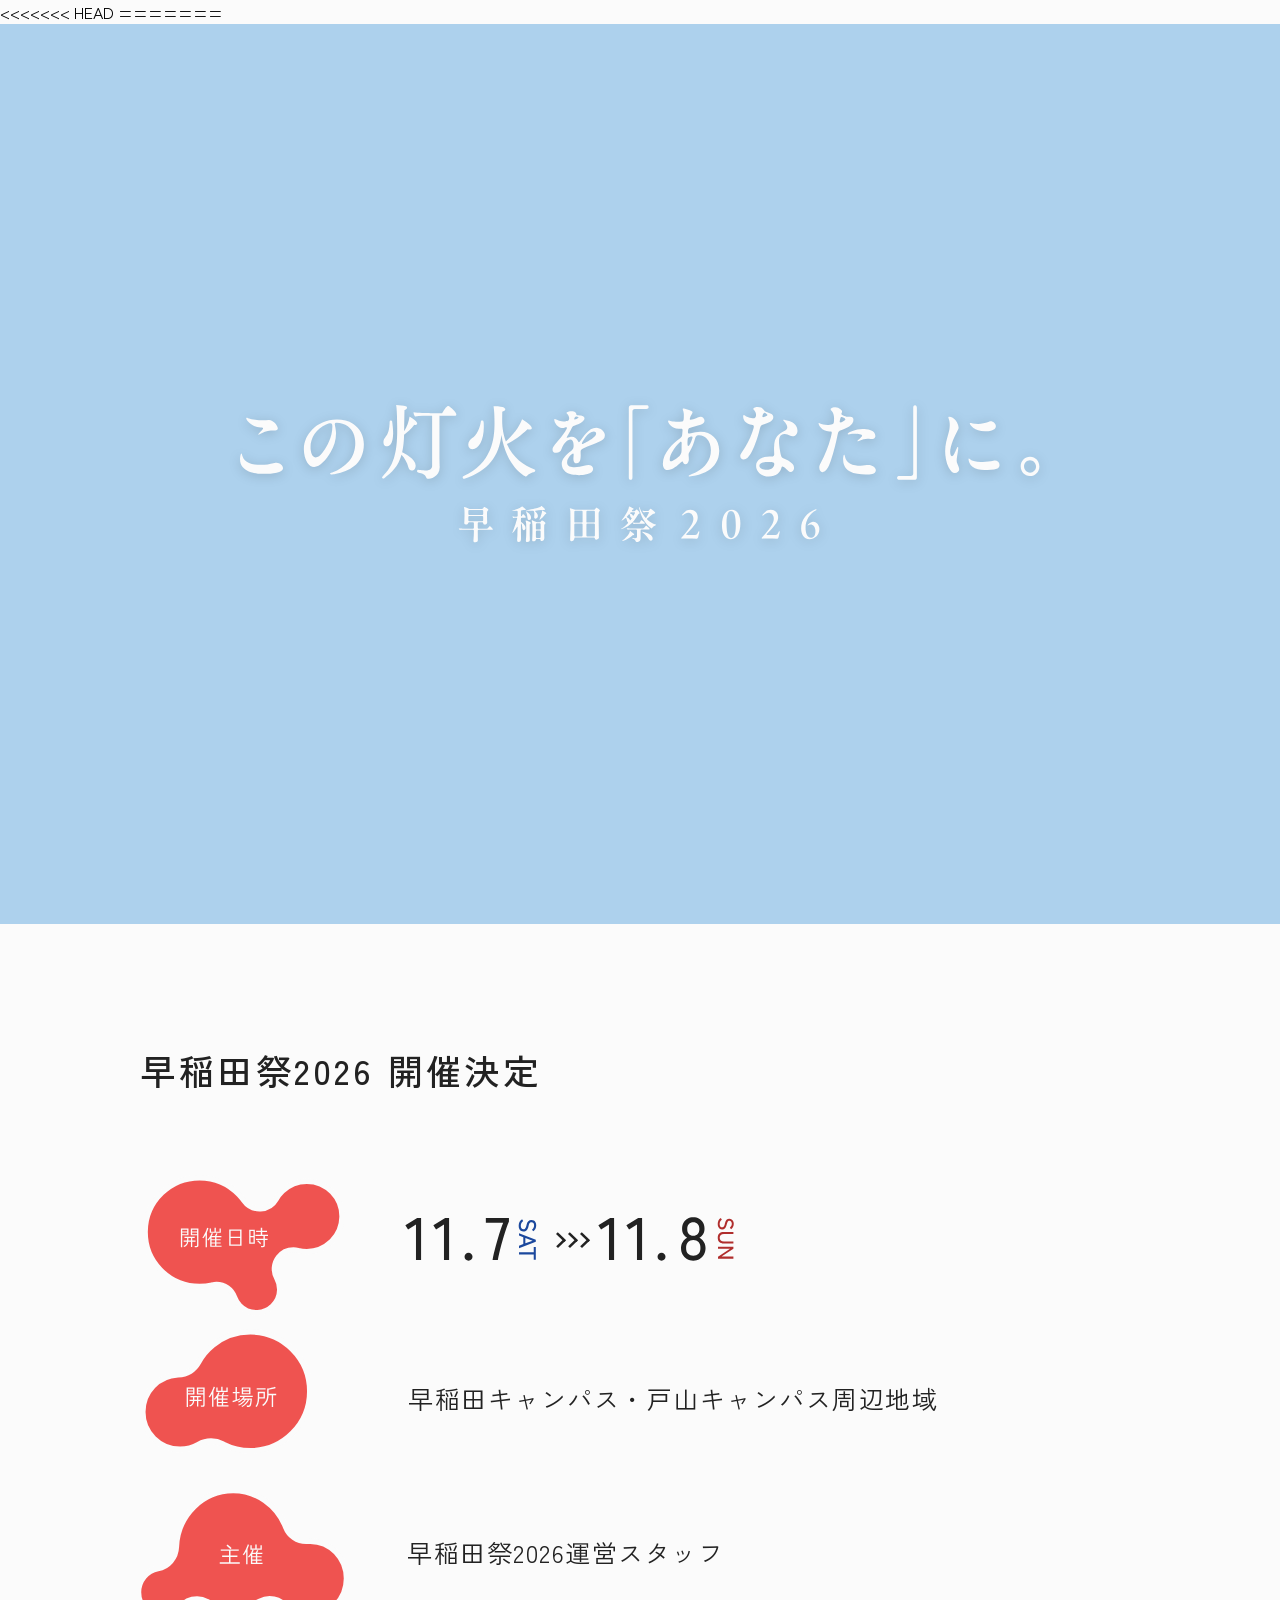
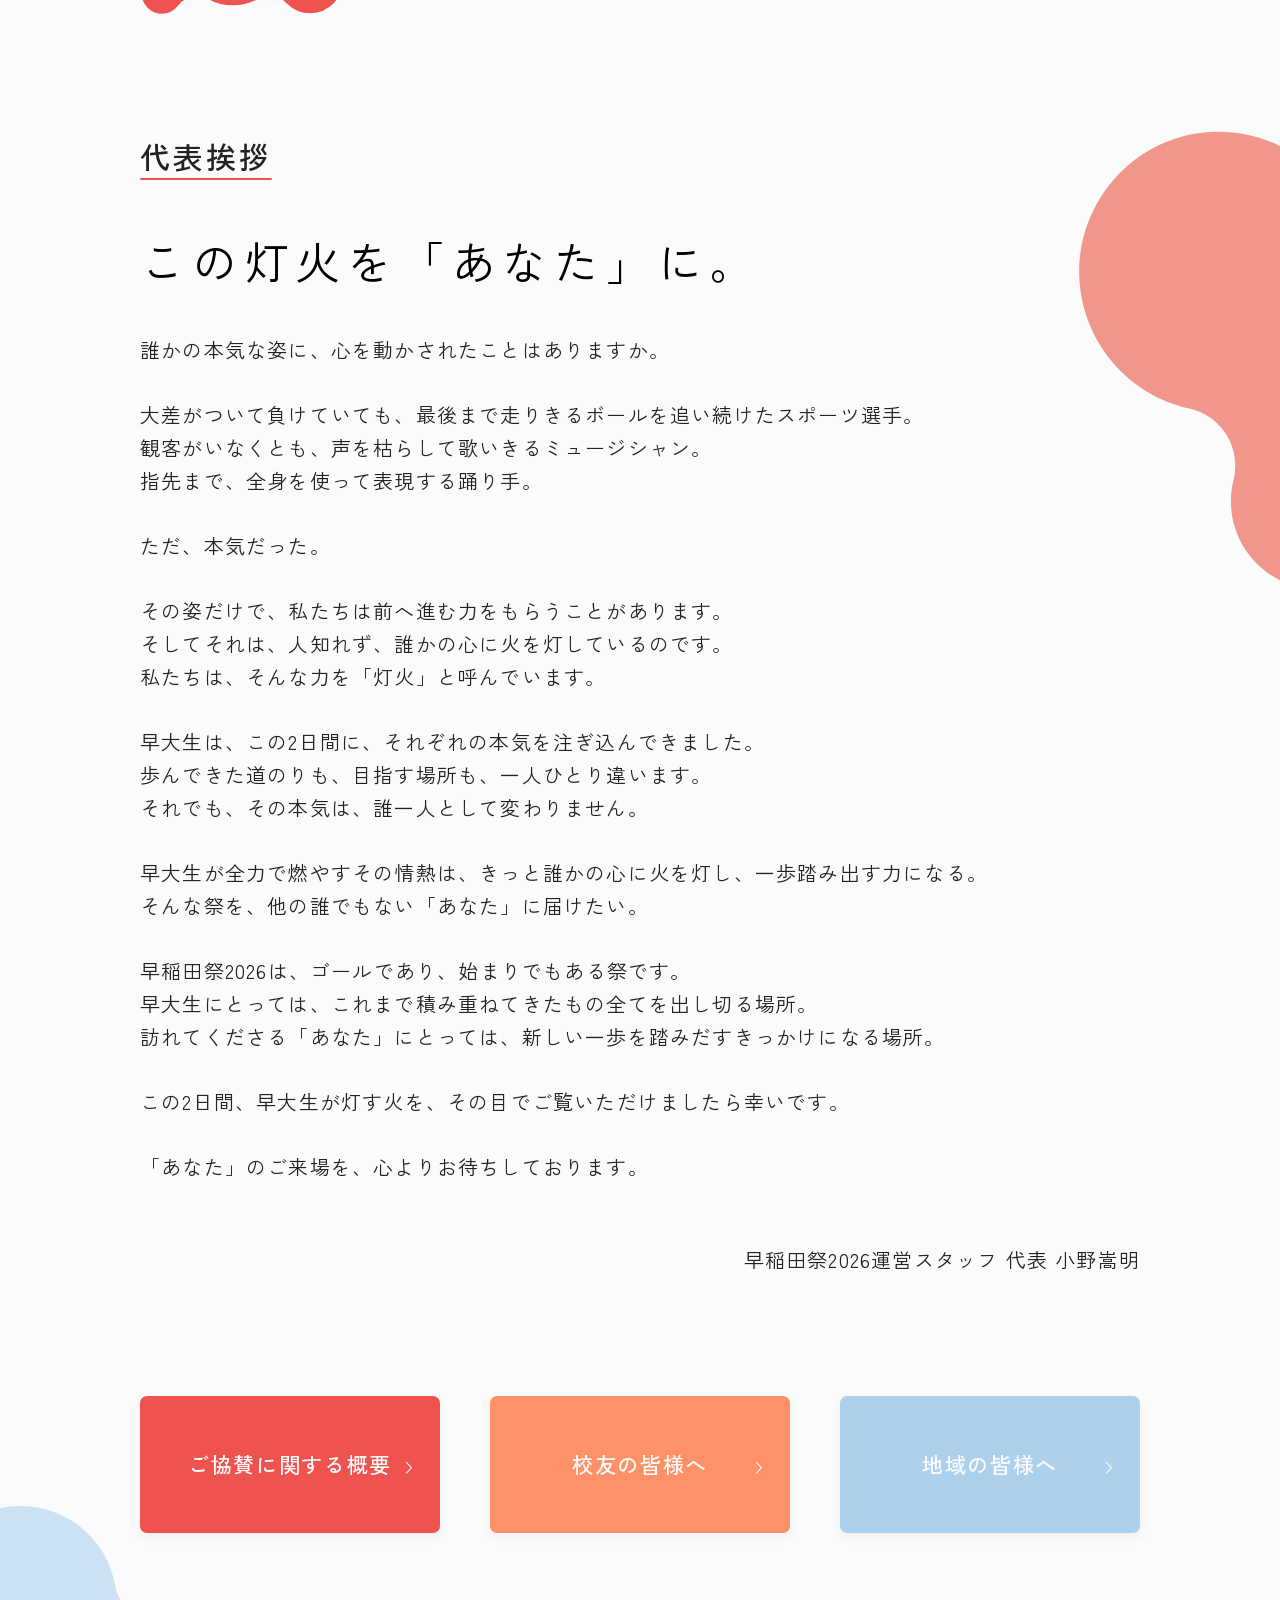
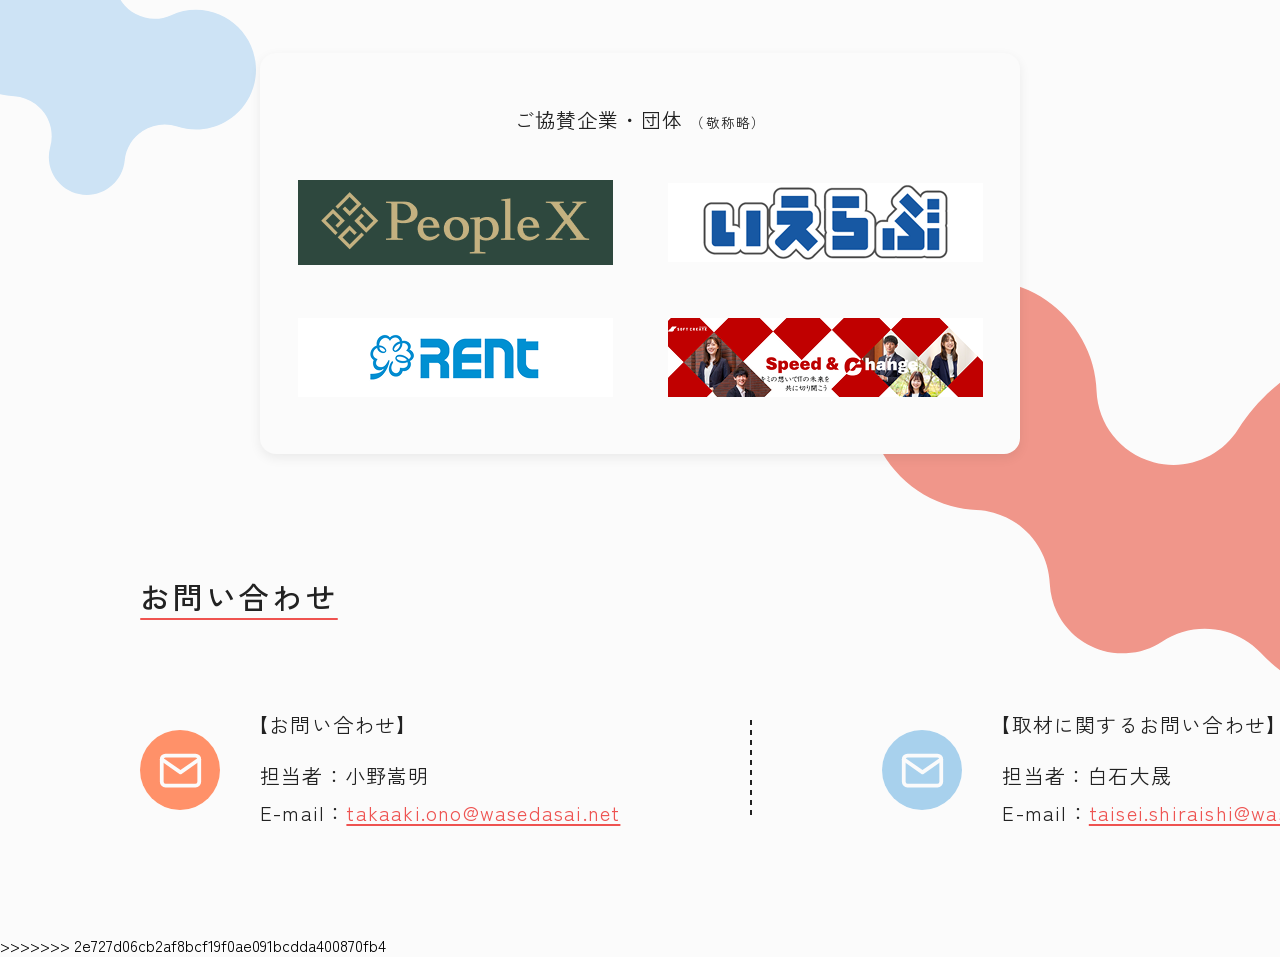
==== index.html @ 9db76993 "component" ====
<!DOCTYPE html>
<<<<<<< HEAD
<html lang="ja">
<head>
    <meta charset="UTF-8">
    <meta name="viewport" content="width=device-width, initial-scale=1.0">
    <title>早稲田祭2026公式サイト</title>
    <link rel="stylesheet" href="css/index.css">
</head>
<body>
    
=======
<html lang="en">
<head>
    <meta charset="UTF-8">
    <meta name="viewport" content="width=device-width, initial-scale=1.0">
    <title>早稲田祭2026</title>
    <link rel="stylesheet" href="css/index.css">
    <link rel="preconnect" href="https://fonts.googleapis.com">
    <link rel="preconnect" href="https://fonts.gstatic.com" crossorigin>
    <link rel="canonical" href="https://github.com/wasedasai/Wasedasai-2026/">
    <meta name="description" content="早稲田祭2026の公式サイトです。開催に向けた最新情報や、早稲田祭に関わる皆さまへのご案内を掲載しています。">
    <meta name="keywords" content="早稲田祭,早稲田大学,学園祭,大学祭,早稲田祭運営スタッフ,運スタ,早稲田,早稲田祭2026">
    <meta property="og:url" content="https://github.com/wasedasai/Wasedasai-2026/" />
    <meta property="og:type" content="website" />
    <meta property="og:title" content="早稲田祭2026" />
    <meta property="og:description" content="早稲田祭2026の公式サイトです。開催に向けた最新情報や、早稲田祭に関わる皆さまへのご案内を掲載しています。" />
    <meta property="og:site_name" content="早稲田祭2026" />
     <meta property="og:image" content="../img/component/icon-logo.png"/>
     <link rel="icon" href="img/icon-logo-mini8.svg" type="image/png">
    <meta name="google-site-verification" content="gY6uZkLs6Fgp8rOkiZ4x9xykbWo_5TxCvbBTTapv6nk" />
    <link href="https://fonts.googleapis.com/css2?family=Damion&family=Inter:ital,opsz,wght@0,14..32,100..900;1,14..32,100..900&family=Manufacturing+Consent&family=Noto+Sans+JP:wght@100..900&family=Zen+Kaku+Gothic+New&display=swap" rel="stylesheet">
</head>

<body>
    <div id="loading-screen" class="loading-screen">
        <video id="loading-video" class="loading-video" autoplay muted playsinline preload="auto">
            <source src="img/loading.mp4" type="video/mp4">
        </video>
    </div>

    <div class="hero-section">
        <div class="bg-animation" id="bg"></div>
        <div class="decorations" id="decorations">
            <img src="img/Top-hidariue.svg" class="decor pc-decor decor-tl" alt="">
            <img src="img/Top-migiue.svg" class="decor pc-decor decor-tr" alt="">
            <img src="img/Top-hidarishita.svg" class="decor pc-decor decor-bl" alt="">
            <img src="img/Top-migishita.svg" class="decor pc-decor decor-br" alt="">

            <img src="img/Top-ue-sp.svg" class="decor sp-decor decor-top" alt="">
            <img src="img/Top-shita-sp.svg" class="decor sp-decor decor-bottom" alt="">
        </div>
        
        <div class="content">
            <picture class="title-svg">
                <source media="(max-width: 600px)" srcset="img/Top-catchcopy-sp.svg">
                <img src="img/Top-catchcopy.svg" alt="この灯火を「あなた」に。早稲田祭2026">
            </picture>
        </div>
    </div>

    <main class="main-content">
        <div class="bg-decorations">
            <img src="img/Top-back1.svg" data-alt="img/Top-back1-1.svg" class="bg-blob blob-top" alt="">
            <img src="img/Top-back2.svg" data-alt="img/Top-back2-2.svg" class="bg-blob blob-left" alt="">
            <img src="img/Top-back3.svg" data-alt="img/Top-back3-3.svg" class="bg-blob blob-right" alt="">
        </div>
        <div class="container">
            <section class="info-section">
                <h2 class="section-title-B">早稲田祭2026 開催決定</h2>
                
                <div class="info-list">
                    <div class="info-item item-date">
                        <div class="info-label">
                            <img src="img/Top-nichiji.svg" alt="開催日時" class="label-svg">
                        </div>
                        <div class="info-value date-value">
                            <img src="img/Top-date.svg" alt="日時SVG" class="date-svg">
                        </div>
                    </div>

                    <div class="info-item item-place">
                        <div class="info-label">
                            <img src="img/Top-basho.svg" alt="開催場所" class="label-svg">
                        </div>
                        <p class="info-text">早稲田キャンパス・<br class="sp-br">戸山キャンパス周辺地域</p>
                    </div>

                    <div class="info-item item-organizer">
                        <div class="info-label">
                            <img src="img/Top-shusai.svg" alt="主催" class="label-svg">
                        </div>
                        <p class="info-text">早稲田祭2026運営スタッフ</p>
                    </div>
                </div>
            </section>
       

            <section class="greeting-section">
                <h2 class="section-title">代表挨拶</h2>
                
                <h3 class="greeting-catch">この灯火を「あなた」に。</h3>

                <div class="greeting-body">
                    <p>誰かの本気な姿に、心を動かされたことはありますか。</p>
                    <p>大差がついて負けていても、最後まで走りきる<br class="sp-br">ボールを追い続けたスポーツ選手。<br>
                    観客がいなくとも、声を枯らして歌いきる<br class="sp-br">ミュージシャン。<br>
                    指先まで、全身を使って表現する踊り手。</p>
                    <p>ただ、本気だった。</p>
                    <p>その姿だけで、私たちは前へ進む力を<br class="sp-br">もらうことがあります。<br>
                    そしてそれは、人知れず、誰かの心に<br class="sp-br">火を灯しているのです。<br>
                    私たちは、そんな力を「灯火」と呼んでいます。</p>
                    <p>早大生は、この2日間に、<br class="sp-br">それぞれの本気を注ぎ込んできました。<br>
                    歩んできた道のりも、目指す場所も、<br class="sp-br">一人ひとり違います。<br>
                    それでも、その本気は、誰一人として変わりません。</p>
                    <p>早大生が全力で燃やすその情熱は、<br class="sp-br">きっと誰かの心に火を灯し、一歩踏み出す力になる。<br>
                    そんな祭を、他の誰でもない「あなた」に届けたい。</p>
                    <p>早稲田祭2026は、ゴールであり、始まりでもある祭です。<br>
                    早大生にとっては、これまで積み重ねてきたもの全てを出し切る場所。<br>
                    訪れてくださる「あなた」にとっては、<br class="sp-br">新しい一歩を踏みだすきっかけになる場所。</p>
                    <p>この2日間、早大生が灯す火を、その目でご覧いただけましたら幸いです。</p>
                    <p>「あなた」のご来場を、心よりお待ちしております。</p>
                </div>

                <div class="greeting-author">
                    <p>早稲田祭2026運営スタッフ 代表 小野嵩明</p>
                </div>
            </section>
            <section>
                <div class="action-buttons">
                    <a href="html/sponsor.html" class="action-btn btn-red">
                        <span>ご協賛に関する概要</span>
                        <i class="arrow">›</i>
                    </a>
                    <a href="html/ogob.html" class="action-btn btn-orange">
                        <span>校友の皆様へ</span>
                        <i class="arrow">›</i>
                    </a>
                    <a href="html/community.html" class="action-btn btn-blue">
                        <span>地域の皆様へ</span>
                        <i class="arrow">›</i>
                    </a>
                </div>
            </section>
            <section>
                <div class="sponsor-card">
                    <p class="sponsor-title">ご協賛企業・団体 <span class="small">（敬称略）</span></p>
                    <div class="sponsor-grid">
                        <div class="sponsor-item">
                            <a href="https://peoplex.jp/" target="_blank" rel="noopener noreferrer">
                                <img src="img/Top-banner1-1.png" alt="PeopleX">
                            </a>
                        </div>
                        <div class="sponsor-item">
                            <a href="https://www.ielove-group.jp/recruit/newgrad/" target="_blank" rel="noopener noreferrer">
                                <img src="img/Top-banner2.png" alt="いえらぶ">
                            </a>
                        </div>
                        <div class="sponsor-item">
                            <a href="https://www.softcreate-holdings.co.jp/recruit/index.html" target="_blank" rel="noopener noreferrer">
                                <img src="img/Top-banner3.png" alt="RENT">
                            </a>
                        </div>
                        <div class="sponsor-item">
                            <a href="https://www.rent.co.jp/" target="_blank" rel="noopener noreferrer">
                                <img src="img/Top-banner4.png" alt="Speed & Change">
                            </a>
                        </div>
                    </div>
                </div>
            </section>

            <section class="contact-section">
                <h2 class="section-title">お問い合わせ</h2>
                
                <div class="contact-container">
                    <div class="contact-item">
                        <div class="contact-icon icon-red">
                            <svg viewBox="0 0 24 24" fill="none" stroke="currentColor" stroke-width="2" stroke-linecap="round" stroke-linejoin="round">
                                <path d="M4 4h16c1.1 0 2 .9 2 2v12c0 1.1-.9 2-2 2H4c-1.1 0-2-.9-2-2V6c0-1.1.9-2 2-2z"></path>
                                <polyline points="22,6 12,13 2,6"></polyline>
                            </svg>
                        </div>
                        <div class="contact-info">
                            <p class="contact-label">【お問い合わせ】</p>
                            <p class="contact-detail">担当者：小野嵩明</p>
                            <p class="contact-detail">E-mail：<a href="mailto:takaaki.ono@wasedasai.net">takaaki.ono@wasedasai.net</a></p>
                        </div>
                    </div>
                    <div class="contact-divider"></div>
                    <div class="contact-item">
                        <div class="contact-icon icon-blue">
                            <svg viewBox="0 0 24 24" fill="none" stroke="currentColor" stroke-width="2" stroke-linecap="round" stroke-linejoin="round">
                                <path d="M4 4h16c1.1 0 2 .9 2 2v12c0 1.1-.9 2-2 2H4c-1.1 0-2-.9-2-2V6c0-1.1.9-2 2-2z"></path>
                                <polyline points="22,6 12,13 2,6"></polyline>
                            </svg>
                        </div>
                        <div class="contact-info">
                            <p class="contact-label">【取材に関するお問い合わせ】</p>
                            <p class="contact-detail">担当者：白石大晟</p>
                            <p class="contact-detail">E-mail：<a href="mailto:taisei.shiraishi@wasedasai.net">taisei.shiraishi@wasedasai.net</a></p>
                        </div>
                    </div>
                </div>
            </section>

        </div>
    </main>

    <button id="menu-btn" class="menu-btn">
        <img src="img/MENU.svg" alt="menu" class="menu-icon">
        <span class="menu-text">menu</span>
    </button>

    <nav id="menu-overlay" class="menu-overlay">
        <img src="img/MENU-back.svg" alt="" class="menu-bg-svg">
        <button id="menu-close" class="menu-close">
            <div class="close-icon-wrap">
                <span class="close-line"></span>
                <span class="close-line"></span>
            </div>
            <span class="close-text">close</span>
        </button>
        <ul class="menu-list">
            <li><a href="index.html">ホーム</a></li>
            <li><a href="html/sponsor.html">ご協賛に関する概要</a></li>
            <li><a href="html/ogob.html">校友の皆様へ</a></li>
            <li><a href="html/community.html">地域の皆様へ</a></li>
        </ul>
    </nav>
    <script src="js/index.js"></script>
>>>>>>> 2e727d06cb2af8bcf19f0ae091bcdda400870fb4
</body>
</html>
---- css/index.css ----
body {
    background-color: #FBFBFB;
    overflow-x: hidden;
    font-family: "Zen Kaku Gothic New", sans-serif;
    margin: 0;
    transition: background-color 0.8s ease;
}

::selection {
    background-color: #EF5350; 
    color: #FBFBFB;            
}

::-moz-selection {
    background-color: #EF5350;
    color: #FBFBFB;
}

body.no-scroll {
    overflow: hidden;
    touch-action: none; 
}

h1, h2, h3, h4 {
    margin: 0;
}
p {
    font-size: 20px;
    letter-spacing: 0.06em;
    line-height: 33px;
    margin: 0;
    color: #222222;
}

a {
    font-size: 20px;
    letter-spacing: 0.06em;
    line-height: 33px;
    color: #EF5350;
    text-decoration: underline;
    text-decoration-thickness: 6.5%;
    text-underline-offset: 19%;
    margin: 0;
}

section {
    position: relative;
    z-index: 2;              
    pointer-events: none;    
    margin-top: 120px;
    margin-bottom: 70px;
    padding: 0 140px;
}

section * {
    pointer-events: auto;
}

.loading-screen {
    position: fixed;
    top: 0;
    left: 0;
    width: 100%;
    height: 100%;
    z-index: 9999; 
    transition: opacity 0.5s ease, visibility 0.5s ease; 
}

.loading-video {
    width: 100%;
    height: 100%;
    object-fit: cover;
}

.loading-screen.hidden {
    opacity: 0;
    visibility: hidden;
    pointer-events: none;
}

.hero-section {
    position: relative;
    width: 100%;
    height: 100vh;
    overflow: hidden;
    top: 0;
    left: 0;
    z-index: 1;
}

.bg-animation {
    position: absolute;
    top: 0;
    left: 0;
    width: 100%;
    height: 100%;
    z-index: -1;
    
    background: linear-gradient(
        to bottom,
        #ADD1ED 0%,       
        #ADD1ED 33.33%,   
        #FF9169 50%,      
        #EF5350 70%,      
        #EF5350 100%
    );
    background-size: 100% 300%;
    background-position: 0% 0%; 
    transition: none;
}

.content {
    position: relative;
    display: flex;
    justify-content: center;
    align-items: center;
    height: 100%;
    padding: 20px;
    box-sizing: border-box;
    z-index: 1;
}

.title-svg {
    width: 100%;
    max-width: 800px;
    height: auto;
    filter: drop-shadow(0px 2px 6px rgba(0,0,0,0.15));
}

.title-svg img {
    width: 100%;
    height: auto;
    display: block;
}

.decorations {
    position: absolute;
    top: 0;
    left: 0;
    width: 100%;
    height: 100%;
    pointer-events: none; 
    z-index: 1; 
}

.decor {
    position: absolute;
    transform: scale(0);
    opacity: 0;
    transition: transform 0.7s cubic-bezier(0.2, 0.0, 0.2, 1), opacity 0.5s ease;
}

.decor-tl {
    top: 0;
    left: 0;
    transform-origin: top left;
    width: 12%; 
}

.decor-tr {
    top: 0;
    right: 0;
    transform-origin: top right;
    max-width: 40%;
}

.decor-bl {
    bottom: 0;
    left: 0;
    transform-origin: bottom left;
    max-width: 40%;
}

.decor-br {
    bottom: 0;
    right: 0;
    transform-origin: bottom right;
    max-width: 40% !important;
}

.decorations.show .decor {
    transform: scale(1);
    opacity: 1;
}

.main-content {
    position: relative;
    z-index: 1; 
    background-color: #fbfbfb;
    overflow: hidden; 
}

.container {
    margin: 0 auto;
}

.section-title {
    font-size: 30px;
    letter-spacing: 0.1em;
    margin-bottom: 50px;
    font-weight: 500;
    color: #222222;
    position: relative;
    display: inline-block; 
}

.section-title-B {
    font-size: 35px;
    letter-spacing: 0.1em;
    margin-bottom: 70px;
    font-weight: 500;
    color: #222222;
    position: relative;
    display: inline-block; 
}

.section-title::after {
    content: '';
    position: absolute;
    left: 0;
    bottom: -2px;            
    width: 100%;
    height: 2px;              
    background-color: #EF5350;
    border-radius: 999px;    
}

.info-section {
    margin-bottom: 20px;
}

.info-list {
    display: flex;
    flex-direction: column;
    gap: 30px;
}

.info-item {
    display: flex;
    align-items: center;
}

.info-label {
    flex-shrink: 0;
}

.label-svg {
    width: 100%;
    height: auto;
    display: block;
}

.info-text {
    font-size: 25px;
}

.item-date {
    gap: 60px;                  
}

.item-date .info-label {
    width: 205px;               
    transform: translateY(10px);
}

.item-place {
    gap: 95px;                
}

.item-place .info-label {
    width: 173px;               
    transform: translateY(-7px);
}

.item-organizer {
    gap: 62px;                
}

.item-organizer .info-label {
    width: 205px;                
    transform: translateY(1px); 
}

.greeting-catch {
    font-size: 45px;
    font-weight: normal;
    margin-bottom: 40px;
    letter-spacing: 0.15em;
}

.greeting-body p {
    margin-bottom: 2rem;
    color: #222222;
}

.greeting-author {
    margin-top: 60px;
    text-align: right;
}

.action-buttons {
    display: flex;
    gap: 50px;
    margin-bottom: 70px;
}

.action-btn {
    flex: 1;
    display: flex;
    align-items: center;
    justify-content: center;
    position: relative;
    padding: 52px 10px;
    border-radius: 7px;
    color: #fbfbfb;
    font-size: 21px;
    font-weight: 500;
    letter-spacing: 0.08em;
    text-decoration: none;
    transition: transform 0.3s cubic-bezier(0.2, 0, 0.2, 1), box-shadow 0.3s ease;
    box-shadow: 0 4px 12px rgba(0, 0, 0, 0.05);
}

.action-btn:hover {
    transform: translateY(-7px);
    box-shadow: 0 12px 24px rgba(0, 0, 0, 0.17);
}

.action-btn .arrow {
    position: absolute;
    right: 24px;
    font-style: normal;
    font-size: 1.9rem;
    font-weight: 300;
}

.btn-red {
    background-color: #EF5350;
}

.btn-orange {
    background-color: #FF9169;
}

.btn-blue {
    background-color: #ADD1ED;
}

.sponsor-card {
    background-color: #fbfbfb;
    border-radius: 16px;
    padding: 50px 30px;
    box-shadow: 0 4px 12px rgba(0, 0, 0, 0.07);
    text-align: center;
    width: 70%;
    margin: 0 auto;
}

.sponsor-title {
    margin-bottom: 45px;
}

.sponsor-title .small {
    font-size: 0.85rem;
    color: #222222;
}

.sponsor-grid {
    display: grid;
    grid-template-columns: repeat(2, 1fr);
    gap: 50px 40px;
    max-width: 720px;
    margin: 0 auto;
    align-items: center;
}

.sponsor-item {
    display: flex;
    align-items: center;
    justify-content: center;
    height: 85px;
    transition: transform 0.3s cubic-bezier(0.2, 0, 0.2, 1), box-shadow 0.3s ease;
}

.sponsor-item img {
    max-width: 100%;
    max-height: 100%;
    object-fit: contain;
}

.sponsor-item:hover {
    transform: translateY(-1px);
}

.contact-section {
    margin-bottom: 100px;
}

.contact-container {
    display: flex;
    align-items: center;
    gap: 130px;        
    margin-top: 40px;   
    width: 100%;
}

.contact-item {
    display: flex;
    align-items: center; 
    gap: 40px;          
    flex: 0 0 auto;
}

.contact-icon {
    width: 80px;
    height: 80px;
    border-radius: 50%;
    display: flex;
    align-items: center;
    justify-content: center;
    flex-shrink: 0;
}

.contact-icon svg {
    width: 45px;
    height: 45px;
    stroke: #FBFBFB;
}

.icon-red {
    background-color: #FF9169;
}

.icon-blue {
    background-color: #A8D1ED;
}

.contact-label {
    margin-bottom: 18px;
    text-indent: -0.6em; 
}

.contact-detail {
    margin: 4px 0;
}

.contact-detail a {
    color: #EE5351;
    text-decoration: underline;
    text-underline-offset: 3px;
}

.contact-divider {
    width: 2px;                 
    height: 100px;              
    background-image: linear-gradient(to bottom, #222222 50%, transparent 50%);
    background-repeat: repeat-y;
    background-size: 2px 10px; 
    flex-shrink: 0;
}

.bg-decorations {
    position: absolute;
    top: 0;
    left: 0;
    width: 100%;
    height: 100%;
    z-index: 1;             
    pointer-events: none;   
}

.bg-blob {
    position: absolute;
    height: auto;
    pointer-events: auto !important; 
    cursor: pointer;
}

.blob-left {
    top: 68%;
    width: 20%;  
}

.blob-right {
    bottom: 5%;
    right: -10%;
    width: 50%;
    max-width: 600px;
}

.blob-top {
    top: 25%;
    right: -20px;
    width: 18%; 
}

.sp-br {
    display: none;
}

.sp-decor {
    display: none;
}

.menu-btn {
    position: fixed;
    top: 30px;
    right: 30px;
    z-index: 100;
    background: transparent;
    border: none;
    cursor: pointer;
    display: flex;
    flex-direction: column;
    align-items: center;
    opacity: 0;
    visibility: hidden;
    transform: translateY(-20px);
    transition: all 0.5s cubic-bezier(0.2, 0, 0.2, 1);
}

.menu-btn.show {
    opacity: 1;
    visibility: visible;
    transform: translateY(0);
}

.menu-icon {
    width: 45px; 
    height: auto;
}

.menu-text {
    font-size: 16px;
    color: #222222;
    margin-top: 5px;
    font-weight: 500;
}

.menu-overlay {
    position: fixed;
    top: 0;
    right: 0;       
    width: 35vw;         
    min-width: 320px;    
    max-width: 450px;     
   height: 65vh;      
    min-height: 550px;   
    z-index: 101;
    background: transparent; 
    transform-origin: top right;
    transform: scale(0);
    opacity: 0;
    transition: transform 0.6s cubic-bezier(0.2, 0.8, 0.2, 1), opacity 0.4s ease; 
    display: flex;
    flex-direction: column;
    padding: 80px 40px 40px 40px;
    box-sizing: border-box;
}

.menu-bg-svg {
    position: absolute;
    top: 0;
    right: 0;
    width: 100%; 
    height: 100%; 
    object-fit: cover; 
    object-position: top right;    
    z-index: -1; 
    pointer-events: none; 
}

.menu-overlay.active {
    transform: scale(1);
    opacity: 1;
}

.menu-close {
    position: absolute;
    top: 30px;
    right: 30px;
    background: transparent;
    border: none;
    cursor: pointer;
    color: #FBFBFB;
    display: flex;
    flex-direction: column;
    align-items: center;
}

.close-icon-wrap {
    position: relative;
    width: 45px;
    height: 45px;
}

.close-line {
    position: absolute;
    top: 50%;
    left: 0;
    width: 100%;
    height: 1.4px;
    background-color: #FBFBFB;
}

.close-line:nth-child(1) { transform: rotate(45deg); }
.close-line:nth-child(2) { transform: rotate(-45deg); }

.close-text {
    font-size: 16px;
    margin-top: 5px;
    font-weight: 300;
}

.menu-list {
    list-style: none;
    padding: 0;
    margin: auto 0;
    text-align: center;
    transform: translateX(30px);
}

.menu-list li {
    margin-bottom: 35px;
}

.menu-list a {
    color: #FBFBFB;
    text-decoration: none;
    font-size: 20px;
    letter-spacing: 0.1em;
    transition: opacity 0.3s ease;
}

.menu-list a:hover {
    opacity: 0.7;
}

@media (max-width: 1024px) {

    .sp-br {
    display: none;
}

    p, a {
        font-size: 16px;
        line-height: 26px;
        letter-spacing: 0.03em;
    }

    section {
        padding: 0 50px;
        margin-top: 80px;
        margin-bottom: 50px;
    }

    .section-title {
        font-size: 26px;
        margin-bottom: 25px;
    }

    .section-title::after {
        height: 1px;
    }

    .section-title-B {
        font-size: 30px;
        margin-bottom: 35px;
    }
    .title-svg{
        width: 80%;
    }

    .decor-tl {
        width: 25%;
    }
    .decor-tr {
        max-width: 60%;
    }
    .decor-bl {
        max-width: 60%;
    }
    .decor-br {
        max-width: 30% !important;
    }

    .greeting-catch {
        font-size: 29px;
        margin-bottom: 25px;
    }

    .blob-top {
        width: 20%;
    }
    .blob-left {
        width: 28%; 
    }
    .blob-right {
        width: 40%; 
        max-width: 450px;
        bottom: 11%;
    }

    .info-text {
        font-size: 20px;
    }

    .date-svg {
        width: 270px;
    }

    .item-date {
        gap: 40px;
    }

    .item-date .info-label {
        width: 160px;
    }

    .item-place {
        gap: 60px;
    }

    .item-place .info-label {
        width: 140px;
    }

    .item-organizer {
        gap: 40px;
    }

    .item-organizer .info-label {
        width: 160px;
    }

    .action-buttons {
        gap: 24px;
        margin-bottom: 50px;
    }

    .action-btn {
        padding: 36px 15px;
        font-size: 16px;
        display: flex;
        align-items: center;
    }

    .action-btn .arrow {
        position: absolute;
        right: 8px;
        top: 50%;
        transform: translateY(-55%); 
        font-style: normal;
        font-size: 1.4rem;
        line-height: 1;
    }

    .sponsor-card {
    width: 85%;
    padding: 30px 40px;
    }

    .sponsor-grid {
        gap: 25px 20px; 
        max-width: 500px; 
    }

    .sponsor-item {
        height: 65px;
    }

    .sponsor-item img {
        max-height: 79%;
    }

    .contact-section {
        margin-bottom: 70px;
    }

    .contact-container {
        flex-direction: column;
        align-items: flex-start;
        gap: 30px;
        margin-top: 20px;
    }

    .contact-divider {
        width: 60%;
        height: 1px;
        background-image: linear-gradient(to right, #222222 50%, transparent 50%);
        background-repeat: repeat-x;
        background-size: 10px 1px;
    }

    .contact-icon {
        width: 65px;
        height: 65px;
    }

    .contact-icon svg {
        width: 35px;
        height: 35px;
    }
    .loading-video {
        object-fit: contain;
    }
    .loading-screen {
    background-color: #ffffff; 
    }
    .menu-overlay {
        width: 55vw;         
        min-width: 450px;   
        max-width: 600px;
        
        height: 60vh;
        min-height: 500px;  
    }

    .menu-list {
        transform: translateX(32px); 
    }
}

@media (max-width: 600px) {
    .loading-video {
        object-fit: contain;
    }
    .loading-screen {

    background-color: #ffffff; 
    }
    .sp-br {
        display: inline;
    }

    p, a {
        font-size: 14px;
        line-height: 26px;
        letter-spacing: 0.03em; 
    }

    section {
        padding: 0 20px;
        margin-top: 60px;
        margin-bottom: 40px;
    }

    .pc-decor {
         display: none;
    }
        
    .sp-decor {
        display: block;
    }
    
    .decor-top {
        top: 0;
        left: 0;
        width: 100%; 
        transform-origin: top center;
    }


    .decor-bottom {
        bottom: 0;
        left: 0;
        width: 100%; 
        transform-origin: bottom center;
    }
    
    .decor {
        position: absolute;
        transform: scale(0);
        opacity: 0;
        transition: transform 0.5s cubic-bezier(0.2, 0.0, 0.2, 1), opacity 0.5s ease;
    }

    .decorations.show .decor {
    transform: scale(1);
    opacity: 1;
    }

    .title-svg {
        transform: translateX(10px); 
    }

    .section-title {
        font-size: 20px;
        margin-bottom: 30px;
    }

    .section-title-B {
        font-size: 24px;
        margin-bottom: 35px;
    }

    .info-item {
        flex-direction: row; 
        align-items: center;
        gap: 15px;
    }

    .date-svg{
        width: 210px;
    }
    

    .info-text {
        font-size: 15px; 
    }

    .item-date .info-label {
    width: 120px;               
    transform: translateY(5px);
    }

    .item-place {
        gap: 34px;                
    }

    .item-place .info-label {
        width: 103px;               
        transform: translateY(-7px);
    }

    .item-organizer {
        gap: 15px;                
    }

    .item-organizer .info-label {
        width: 120px;                
        transform: translateY(1px); 
    }
    .greeting-catch {
        font-size: 22px;
        margin-bottom: 25px;
    }

    .greeting-author {
        margin-top: 30px;
    }

    .action-buttons {
        flex-direction: column;
        gap: 16px;
        margin-bottom: 40px;
    }

    .action-btn {
        padding: 38px 15px; 
        font-size: 16px;
    }

    .sponsor-card {
        width: 100%;
        box-sizing: border-box;
        padding: 30px 15px;
    }

    .sponsor-grid {
        grid-template-columns: 1fr;
        gap: 20px;
    }

    .sponsor-item img {
        width: 70%;
    }

    .contact-section {
        margin-bottom: 60px;
    }

    .contact-section .section-title {
        margin-bottom: 15px; 
    }

    .contact-container {
        flex-direction: column;
        align-items: flex-start;
        gap: 20px;
        margin-top: 10px; 
    }
    

    .contact-item {
        gap: 25px;
    }

    .contact-icon {
        width: 55px;
        height: 55px;
    }

    .contact-icon svg {
        width: 30px;
        height: 30px;
    }

    .contact-divider {
        width: 100%;
        height: 1px;
        background-image: linear-gradient(to right, #222222 50%, transparent 50%);
        background-repeat: repeat-x;
        background-size: 10px 1px;
    }
    .contact-label {
    margin-bottom: 5px; 
    }

    .contact-detail {
        margin: 2px 0; 
    }

.menu-btn {
        top: 15px;
        right: 15px;
    }
    
    .menu-icon {
        width: 35px;
    }
    
    .menu-text {
        font-size: 12px;
    }

    .menu-overlay {
        width: 280px;       
        min-width: unset;    
        max-width: 90vw;     
        height: 380px;      
        min-height: unset; 
        
        padding: 60px 15px 20px 15px; 
    }

    .menu-close {
        top: 15px;
        right: 15px;
    }
    
    .close-icon-wrap {
        width: 30px;
        height: 30px;
    }
    
    .close-text {
        font-size: 12px;
    }

    .menu-list {
        transform: translateX(22px); 
    }
    
    .menu-list li {
        margin-bottom: 20px; 
    }
    
    .menu-list a {
        font-size: 16px;     
    }
}
---- css/index.css ----
body {
    background-color: #FBFBFB;
    overflow-x: hidden;
    font-family: "Zen Kaku Gothic New", sans-serif;
    margin: 0;
    transition: background-color 0.8s ease;
}

::selection {
    background-color: #EF5350; 
    color: #FBFBFB;            
}

::-moz-selection {
    background-color: #EF5350;
    color: #FBFBFB;
}

body.no-scroll {
    overflow: hidden;
    touch-action: none; 
}

h1, h2, h3, h4 {
    margin: 0;
}
p {
    font-size: 20px;
    letter-spacing: 0.06em;
    line-height: 33px;
    margin: 0;
    color: #222222;
}

a {
    font-size: 20px;
    letter-spacing: 0.06em;
    line-height: 33px;
    color: #EF5350;
    text-decoration: underline;
    text-decoration-thickness: 6.5%;
    text-underline-offset: 19%;
    margin: 0;
}

section {
    position: relative;
    z-index: 2;              
    pointer-events: none;    
    margin-top: 120px;
    margin-bottom: 70px;
    padding: 0 140px;
}

section * {
    pointer-events: auto;
}

.loading-screen {
    position: fixed;
    top: 0;
    left: 0;
    width: 100%;
    height: 100%;
    z-index: 9999; 
    transition: opacity 0.5s ease, visibility 0.5s ease; 
}

.loading-video {
    width: 100%;
    height: 100%;
    object-fit: cover;
}

.loading-screen.hidden {
    opacity: 0;
    visibility: hidden;
    pointer-events: none;
}

.hero-section {
    position: relative;
    width: 100%;
    height: 100vh;
    overflow: hidden;
    top: 0;
    left: 0;
    z-index: 1;
}

.bg-animation {
    position: absolute;
    top: 0;
    left: 0;
    width: 100%;
    height: 100%;
    z-index: -1;
    
    background: linear-gradient(
        to bottom,
        #ADD1ED 0%,       
        #ADD1ED 33.33%,   
        #FF9169 50%,      
        #EF5350 70%,      
        #EF5350 100%
    );
    background-size: 100% 300%;
    background-position: 0% 0%; 
    transition: none;
}

.content {
    position: relative;
    display: flex;
    justify-content: center;
    align-items: center;
    height: 100%;
    padding: 20px;
    box-sizing: border-box;
    z-index: 1;
}

.title-svg {
    width: 100%;
    max-width: 800px;
    height: auto;
    filter: drop-shadow(0px 2px 6px rgba(0,0,0,0.15));
}

.title-svg img {
    width: 100%;
    height: auto;
    display: block;
}

.decorations {
    position: absolute;
    top: 0;
    left: 0;
    width: 100%;
    height: 100%;
    pointer-events: none; 
    z-index: 1; 
}

.decor {
    position: absolute;
    transform: scale(0);
    opacity: 0;
    transition: transform 0.7s cubic-bezier(0.2, 0.0, 0.2, 1), opacity 0.5s ease;
}

.decor-tl {
    top: 0;
    left: 0;
    transform-origin: top left;
    width: 12%; 
}

.decor-tr {
    top: 0;
    right: 0;
    transform-origin: top right;
    max-width: 40%;
}

.decor-bl {
    bottom: 0;
    left: 0;
    transform-origin: bottom left;
    max-width: 40%;
}

.decor-br {
    bottom: 0;
    right: 0;
    transform-origin: bottom right;
    max-width: 40% !important;
}

.decorations.show .decor {
    transform: scale(1);
    opacity: 1;
}

.main-content {
    position: relative;
    z-index: 1; 
    background-color: #fbfbfb;
    overflow: hidden; 
}

.container {
    margin: 0 auto;
}

.section-title {
    font-size: 30px;
    letter-spacing: 0.1em;
    margin-bottom: 50px;
    font-weight: 500;
    color: #222222;
    position: relative;
    display: inline-block; 
}

.section-title-B {
    font-size: 35px;
    letter-spacing: 0.1em;
    margin-bottom: 70px;
    font-weight: 500;
    color: #222222;
    position: relative;
    display: inline-block; 
}

.section-title::after {
    content: '';
    position: absolute;
    left: 0;
    bottom: -2px;            
    width: 100%;
    height: 2px;              
    background-color: #EF5350;
    border-radius: 999px;    
}

.info-section {
    margin-bottom: 20px;
}

.info-list {
    display: flex;
    flex-direction: column;
    gap: 30px;
}

.info-item {
    display: flex;
    align-items: center;
}

.info-label {
    flex-shrink: 0;
}

.label-svg {
    width: 100%;
    height: auto;
    display: block;
}

.info-text {
    font-size: 25px;
}

.item-date {
    gap: 60px;                  
}

.item-date .info-label {
    width: 205px;               
    transform: translateY(10px);
}

.item-place {
    gap: 95px;                
}

.item-place .info-label {
    width: 173px;               
    transform: translateY(-7px);
}

.item-organizer {
    gap: 62px;                
}

.item-organizer .info-label {
    width: 205px;                
    transform: translateY(1px); 
}

.greeting-catch {
    font-size: 45px;
    font-weight: normal;
    margin-bottom: 40px;
    letter-spacing: 0.15em;
}

.greeting-body p {
    margin-bottom: 2rem;
    color: #222222;
}

.greeting-author {
    margin-top: 60px;
    text-align: right;
}

.action-buttons {
    display: flex;
    gap: 50px;
    margin-bottom: 70px;
}

.action-btn {
    flex: 1;
    display: flex;
    align-items: center;
    justify-content: center;
    position: relative;
    padding: 52px 10px;
    border-radius: 7px;
    color: #fbfbfb;
    font-size: 21px;
    font-weight: 500;
    letter-spacing: 0.08em;
    text-decoration: none;
    transition: transform 0.3s cubic-bezier(0.2, 0, 0.2, 1), box-shadow 0.3s ease;
    box-shadow: 0 4px 12px rgba(0, 0, 0, 0.05);
}

.action-btn:hover {
    transform: translateY(-7px);
    box-shadow: 0 12px 24px rgba(0, 0, 0, 0.17);
}

.action-btn .arrow {
    position: absolute;
    right: 24px;
    font-style: normal;
    font-size: 1.9rem;
    font-weight: 300;
}

.btn-red {
    background-color: #EF5350;
}

.btn-orange {
    background-color: #FF9169;
}

.btn-blue {
    background-color: #ADD1ED;
}

.sponsor-card {
    background-color: #fbfbfb;
    border-radius: 16px;
    padding: 50px 30px;
    box-shadow: 0 4px 12px rgba(0, 0, 0, 0.07);
    text-align: center;
    width: 70%;
    margin: 0 auto;
}

.sponsor-title {
    margin-bottom: 45px;
}

.sponsor-title .small {
    font-size: 0.85rem;
    color: #222222;
}

.sponsor-grid {
    display: grid;
    grid-template-columns: repeat(2, 1fr);
    gap: 50px 40px;
    max-width: 720px;
    margin: 0 auto;
    align-items: center;
}

.sponsor-item {
    display: flex;
    align-items: center;
    justify-content: center;
    height: 85px;
    transition: transform 0.3s cubic-bezier(0.2, 0, 0.2, 1), box-shadow 0.3s ease;
}

.sponsor-item img {
    max-width: 100%;
    max-height: 100%;
    object-fit: contain;
}

.sponsor-item:hover {
    transform: translateY(-1px);
}

.contact-section {
    margin-bottom: 100px;
}

.contact-container {
    display: flex;
    align-items: center;
    gap: 130px;        
    margin-top: 40px;   
    width: 100%;
}

.contact-item {
    display: flex;
    align-items: center; 
    gap: 40px;          
    flex: 0 0 auto;
}

.contact-icon {
    width: 80px;
    height: 80px;
    border-radius: 50%;
    display: flex;
    align-items: center;
    justify-content: center;
    flex-shrink: 0;
}

.contact-icon svg {
    width: 45px;
    height: 45px;
    stroke: #FBFBFB;
}

.icon-red {
    background-color: #FF9169;
}

.icon-blue {
    background-color: #A8D1ED;
}

.contact-label {
    margin-bottom: 18px;
    text-indent: -0.6em; 
}

.contact-detail {
    margin: 4px 0;
}

.contact-detail a {
    color: #EE5351;
    text-decoration: underline;
    text-underline-offset: 3px;
}

.contact-divider {
    width: 2px;                 
    height: 100px;              
    background-image: linear-gradient(to bottom, #222222 50%, transparent 50%);
    background-repeat: repeat-y;
    background-size: 2px 10px; 
    flex-shrink: 0;
}

.bg-decorations {
    position: absolute;
    top: 0;
    left: 0;
    width: 100%;
    height: 100%;
    z-index: 1;             
    pointer-events: none;   
}

.bg-blob {
    position: absolute;
    height: auto;
    pointer-events: auto !important; 
    cursor: pointer;
}

.blob-left {
    top: 68%;
    width: 20%;  
}

.blob-right {
    bottom: 5%;
    right: -10%;
    width: 50%;
    max-width: 600px;
}

.blob-top {
    top: 25%;
    right: -20px;
    width: 18%; 
}

.sp-br {
    display: none;
}

.sp-decor {
    display: none;
}

.menu-btn {
    position: fixed;
    top: 30px;
    right: 30px;
    z-index: 100;
    background: transparent;
    border: none;
    cursor: pointer;
    display: flex;
    flex-direction: column;
    align-items: center;
    opacity: 0;
    visibility: hidden;
    transform: translateY(-20px);
    transition: all 0.5s cubic-bezier(0.2, 0, 0.2, 1);
}

.menu-btn.show {
    opacity: 1;
    visibility: visible;
    transform: translateY(0);
}

.menu-icon {
    width: 45px; 
    height: auto;
}

.menu-text {
    font-size: 16px;
    color: #222222;
    margin-top: 5px;
    font-weight: 500;
}

.menu-overlay {
    position: fixed;
    top: 0;
    right: 0;       
    width: 35vw;         
    min-width: 320px;    
    max-width: 450px;     
   height: 65vh;      
    min-height: 550px;   
    z-index: 101;
    background: transparent; 
    transform-origin: top right;
    transform: scale(0);
    opacity: 0;
    transition: transform 0.6s cubic-bezier(0.2, 0.8, 0.2, 1), opacity 0.4s ease; 
    display: flex;
    flex-direction: column;
    padding: 80px 40px 40px 40px;
    box-sizing: border-box;
}

.menu-bg-svg {
    position: absolute;
    top: 0;
    right: 0;
    width: 100%; 
    height: 100%; 
    object-fit: cover; 
    object-position: top right;    
    z-index: -1; 
    pointer-events: none; 
}

.menu-overlay.active {
    transform: scale(1);
    opacity: 1;
}

.menu-close {
    position: absolute;
    top: 30px;
    right: 30px;
    background: transparent;
    border: none;
    cursor: pointer;
    color: #FBFBFB;
    display: flex;
    flex-direction: column;
    align-items: center;
}

.close-icon-wrap {
    position: relative;
    width: 45px;
    height: 45px;
}

.close-line {
    position: absolute;
    top: 50%;
    left: 0;
    width: 100%;
    height: 1.4px;
    background-color: #FBFBFB;
}

.close-line:nth-child(1) { transform: rotate(45deg); }
.close-line:nth-child(2) { transform: rotate(-45deg); }

.close-text {
    font-size: 16px;
    margin-top: 5px;
    font-weight: 300;
}

.menu-list {
    list-style: none;
    padding: 0;
    margin: auto 0;
    text-align: center;
    transform: translateX(30px);
}

.menu-list li {
    margin-bottom: 35px;
}

.menu-list a {
    color: #FBFBFB;
    text-decoration: none;
    font-size: 20px;
    letter-spacing: 0.1em;
    transition: opacity 0.3s ease;
}

.menu-list a:hover {
    opacity: 0.7;
}

@media (max-width: 1024px) {

    .sp-br {
    display: none;
}

    p, a {
        font-size: 16px;
        line-height: 26px;
        letter-spacing: 0.03em;
    }

    section {
        padding: 0 50px;
        margin-top: 80px;
        margin-bottom: 50px;
    }

    .section-title {
        font-size: 26px;
        margin-bottom: 25px;
    }

    .section-title::after {
        height: 1px;
    }

    .section-title-B {
        font-size: 30px;
        margin-bottom: 35px;
    }
    .title-svg{
        width: 80%;
    }

    .decor-tl {
        width: 25%;
    }
    .decor-tr {
        max-width: 60%;
    }
    .decor-bl {
        max-width: 60%;
    }
    .decor-br {
        max-width: 30% !important;
    }

    .greeting-catch {
        font-size: 29px;
        margin-bottom: 25px;
    }

    .blob-top {
        width: 20%;
    }
    .blob-left {
        width: 28%; 
    }
    .blob-right {
        width: 40%; 
        max-width: 450px;
        bottom: 11%;
    }

    .info-text {
        font-size: 20px;
    }

    .date-svg {
        width: 270px;
    }

    .item-date {
        gap: 40px;
    }

    .item-date .info-label {
        width: 160px;
    }

    .item-place {
        gap: 60px;
    }

    .item-place .info-label {
        width: 140px;
    }

    .item-organizer {
        gap: 40px;
    }

    .item-organizer .info-label {
        width: 160px;
    }

    .action-buttons {
        gap: 24px;
        margin-bottom: 50px;
    }

    .action-btn {
        padding: 36px 15px;
        font-size: 16px;
        display: flex;
        align-items: center;
    }

    .action-btn .arrow {
        position: absolute;
        right: 8px;
        top: 50%;
        transform: translateY(-55%); 
        font-style: normal;
        font-size: 1.4rem;
        line-height: 1;
    }

    .sponsor-card {
    width: 85%;
    padding: 30px 40px;
    }

    .sponsor-grid {
        gap: 25px 20px; 
        max-width: 500px; 
    }

    .sponsor-item {
        height: 65px;
    }

    .sponsor-item img {
        max-height: 79%;
    }

    .contact-section {
        margin-bottom: 70px;
    }

    .contact-container {
        flex-direction: column;
        align-items: flex-start;
        gap: 30px;
        margin-top: 20px;
    }

    .contact-divider {
        width: 60%;
        height: 1px;
        background-image: linear-gradient(to right, #222222 50%, transparent 50%);
        background-repeat: repeat-x;
        background-size: 10px 1px;
    }

    .contact-icon {
        width: 65px;
        height: 65px;
    }

    .contact-icon svg {
        width: 35px;
        height: 35px;
    }
    .loading-video {
        object-fit: contain;
    }
    .loading-screen {
    background-color: #ffffff; 
    }
    .menu-overlay {
        width: 55vw;         
        min-width: 450px;   
        max-width: 600px;
        
        height: 60vh;
        min-height: 500px;  
    }

    .menu-list {
        transform: translateX(32px); 
    }
}

@media (max-width: 600px) {
    .loading-video {
        object-fit: contain;
    }
    .loading-screen {

    background-color: #ffffff; 
    }
    .sp-br {
        display: inline;
    }

    p, a {
        font-size: 14px;
        line-height: 26px;
        letter-spacing: 0.03em; 
    }

    section {
        padding: 0 20px;
        margin-top: 60px;
        margin-bottom: 40px;
    }

    .pc-decor {
         display: none;
    }
        
    .sp-decor {
        display: block;
    }
    
    .decor-top {
        top: 0;
        left: 0;
        width: 100%; 
        transform-origin: top center;
    }


    .decor-bottom {
        bottom: 0;
        left: 0;
        width: 100%; 
        transform-origin: bottom center;
    }
    
    .decor {
        position: absolute;
        transform: scale(0);
        opacity: 0;
        transition: transform 0.5s cubic-bezier(0.2, 0.0, 0.2, 1), opacity 0.5s ease;
    }

    .decorations.show .decor {
    transform: scale(1);
    opacity: 1;
    }

    .title-svg {
        transform: translateX(10px); 
    }

    .section-title {
        font-size: 20px;
        margin-bottom: 30px;
    }

    .section-title-B {
        font-size: 24px;
        margin-bottom: 35px;
    }

    .info-item {
        flex-direction: row; 
        align-items: center;
        gap: 15px;
    }

    .date-svg{
        width: 210px;
    }
    

    .info-text {
        font-size: 15px; 
    }

    .item-date .info-label {
    width: 120px;               
    transform: translateY(5px);
    }

    .item-place {
        gap: 34px;                
    }

    .item-place .info-label {
        width: 103px;               
        transform: translateY(-7px);
    }

    .item-organizer {
        gap: 15px;                
    }

    .item-organizer .info-label {
        width: 120px;                
        transform: translateY(1px); 
    }
    .greeting-catch {
        font-size: 22px;
        margin-bottom: 25px;
    }

    .greeting-author {
        margin-top: 30px;
    }

    .action-buttons {
        flex-direction: column;
        gap: 16px;
        margin-bottom: 40px;
    }

    .action-btn {
        padding: 38px 15px; 
        font-size: 16px;
    }

    .sponsor-card {
        width: 100%;
        box-sizing: border-box;
        padding: 30px 15px;
    }

    .sponsor-grid {
        grid-template-columns: 1fr;
        gap: 20px;
    }

    .sponsor-item img {
        width: 70%;
    }

    .contact-section {
        margin-bottom: 60px;
    }

    .contact-section .section-title {
        margin-bottom: 15px; 
    }

    .contact-container {
        flex-direction: column;
        align-items: flex-start;
        gap: 20px;
        margin-top: 10px; 
    }
    

    .contact-item {
        gap: 25px;
    }

    .contact-icon {
        width: 55px;
        height: 55px;
    }

    .contact-icon svg {
        width: 30px;
        height: 30px;
    }

    .contact-divider {
        width: 100%;
        height: 1px;
        background-image: linear-gradient(to right, #222222 50%, transparent 50%);
        background-repeat: repeat-x;
        background-size: 10px 1px;
    }
    .contact-label {
    margin-bottom: 5px; 
    }

    .contact-detail {
        margin: 2px 0; 
    }

.menu-btn {
        top: 15px;
        right: 15px;
    }
    
    .menu-icon {
        width: 35px;
    }
    
    .menu-text {
        font-size: 12px;
    }

    .menu-overlay {
        width: 280px;       
        min-width: unset;    
        max-width: 90vw;     
        height: 380px;      
        min-height: unset; 
        
        padding: 60px 15px 20px 15px; 
    }

    .menu-close {
        top: 15px;
        right: 15px;
    }
    
    .close-icon-wrap {
        width: 30px;
        height: 30px;
    }
    
    .close-text {
        font-size: 12px;
    }

    .menu-list {
        transform: translateX(22px); 
    }
    
    .menu-list li {
        margin-bottom: 20px; 
    }
    
    .menu-list a {
        font-size: 16px;     
    }
}
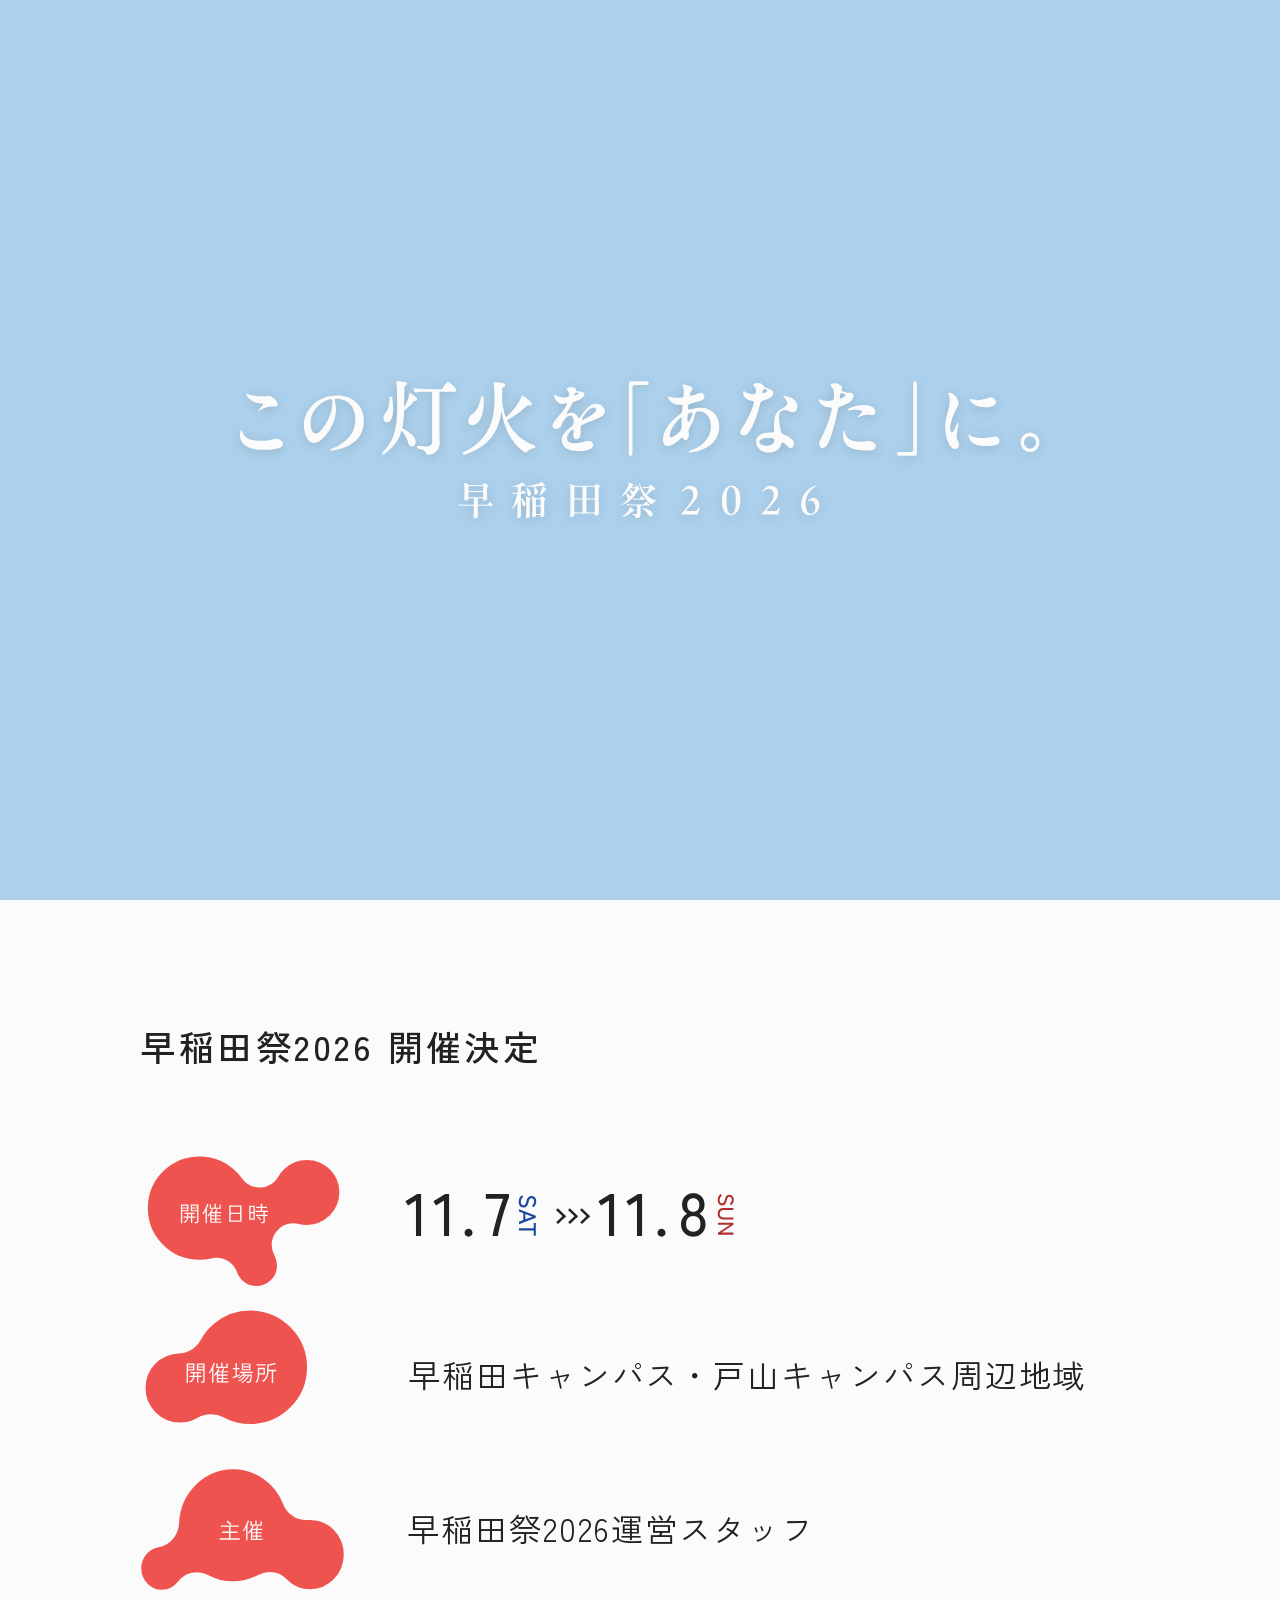
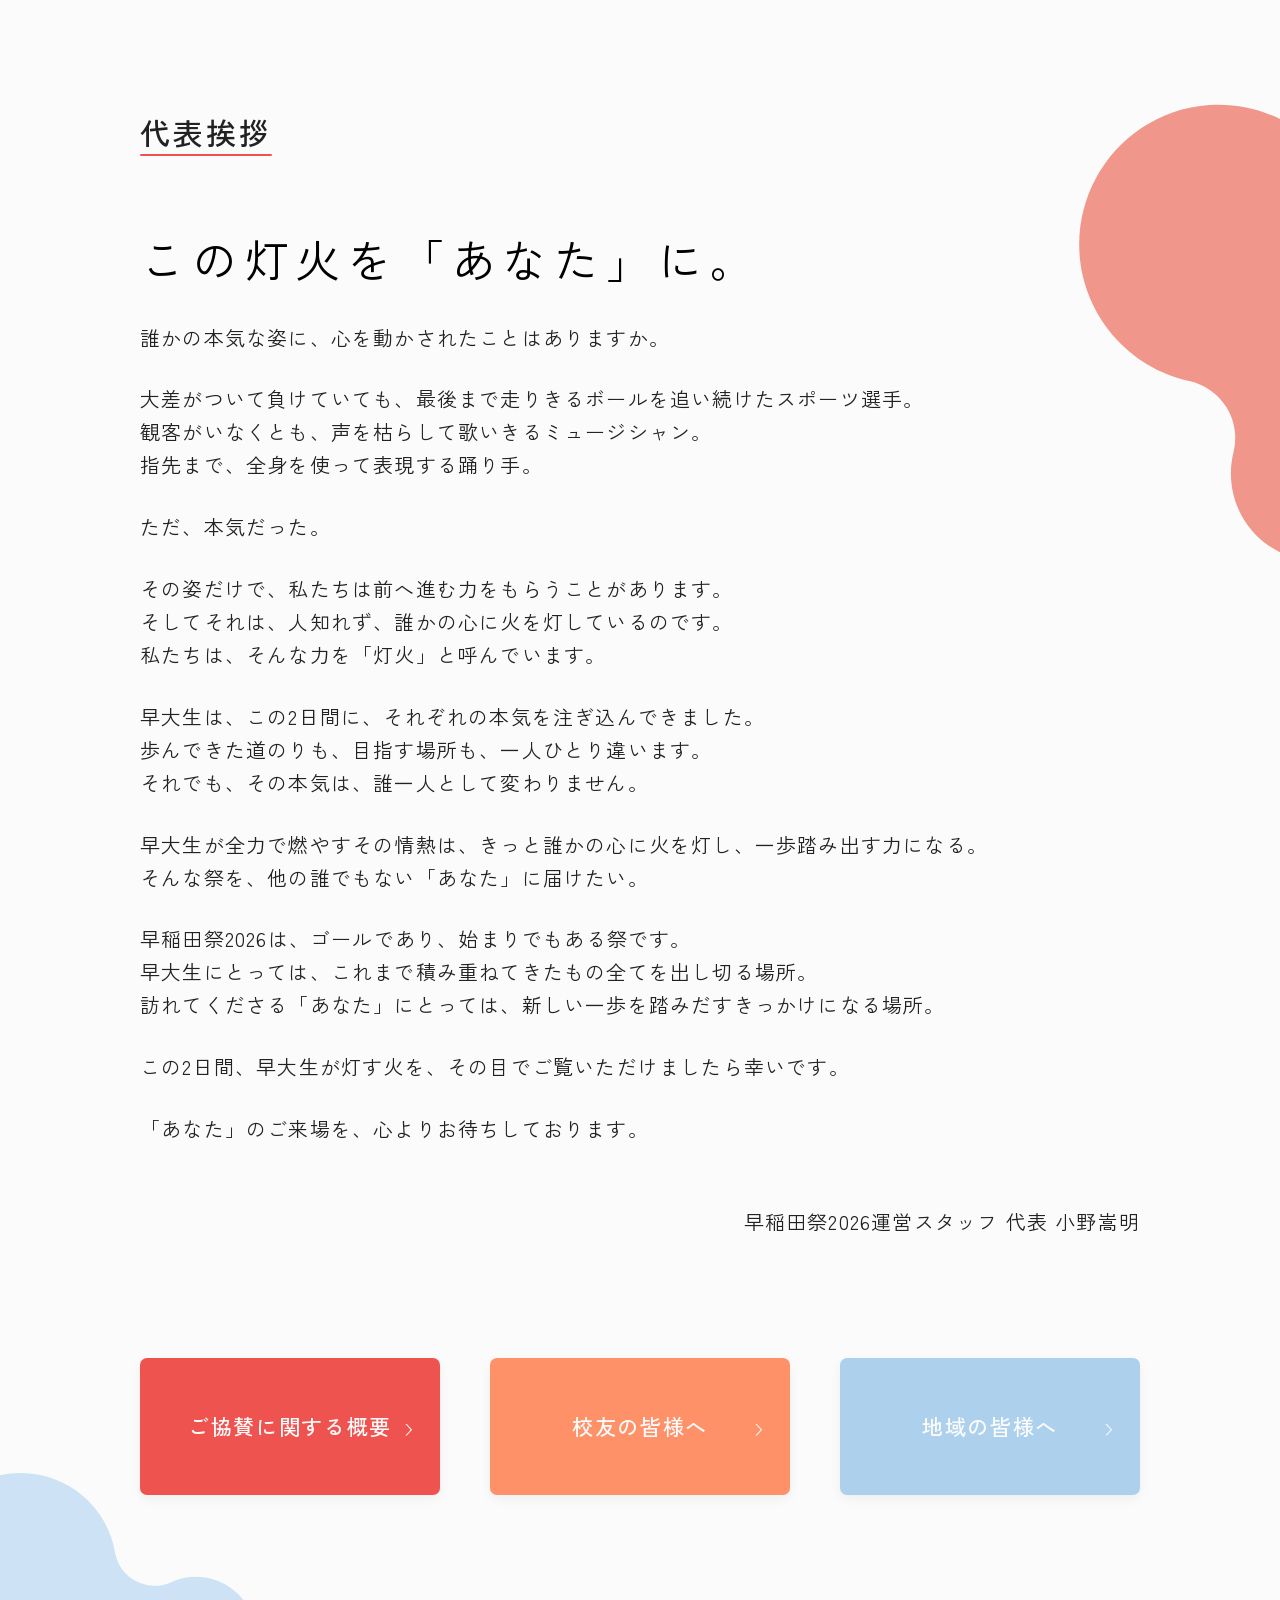
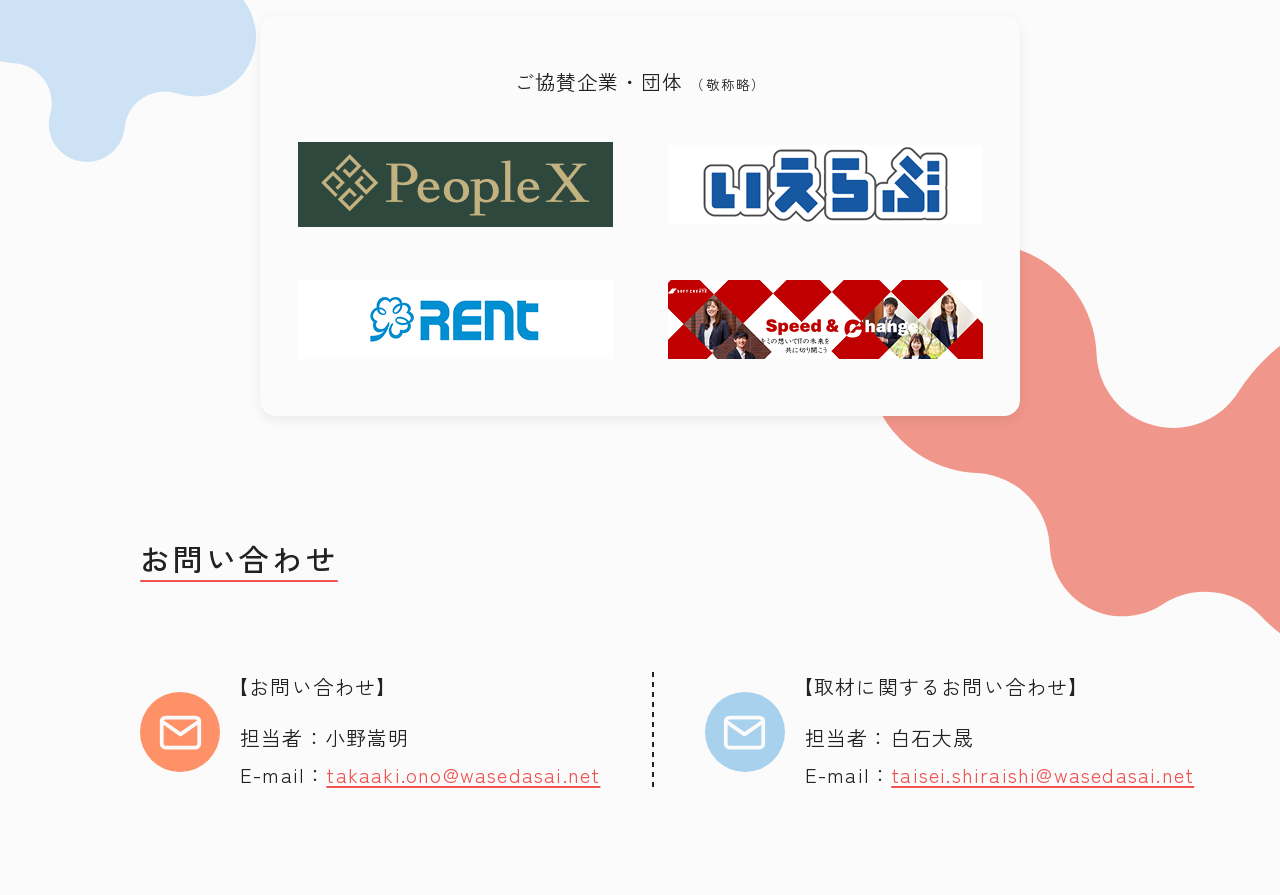
==== commit 8f62166c: "jjjjjjjj" ====
--- a/index.html
+++ b/index.html
@@ -1,15 +1,4 @@
 <!DOCTYPE html>
-<<<<<<< HEAD
-<html lang="ja">
-<head>
-    <meta charset="UTF-8">
-    <meta name="viewport" content="width=device-width, initial-scale=1.0">
-    <title>早稲田祭2026公式サイト</title>
-    <link rel="stylesheet" href="css/index.css">
-</head>
-<body>
-    
-=======
 <html lang="en">
 <head>
     <meta charset="UTF-8">
@@ -229,6 +218,5 @@
         </ul>
     </nav>
     <script src="js/index.js"></script>
->>>>>>> 2e727d06cb2af8bcf19f0ae091bcdda400870fb4
 </body>
 </html>
--- a/css/index.css
+++ b/css/index.css
@@ -251,7 +251,7 @@
 }
 
 .info-text {
-    font-size: 25px;
+    font-size: 32px;
 }
 
 .item-date {
@@ -284,12 +284,13 @@
 .greeting-catch {
     font-size: 45px;
     font-weight: normal;
-    margin-bottom: 40px;
+    margin-bottom: 30px;
     letter-spacing: 0.15em;
+    margin-top: 22px;
 }
 
 .greeting-body p {
-    margin-bottom: 2rem;
+    margin-bottom: 1.8rem;
     color: #222222;
 }
 
@@ -452,7 +453,7 @@
 
 .contact-divider {
     width: 2px;                 
-    height: 100px;              
+    height: 120px;              
     background-image: linear-gradient(to bottom, #222222 50%, transparent 50%);
     background-repeat: repeat-y;
     background-size: 2px 10px; 
@@ -635,6 +636,32 @@
 .menu-list a:hover {
     opacity: 0.7;
 }
+@media (max-width: 1380px) {
+    .contact-container {
+        gap: 4vw; 
+    }
+    
+    .contact-item {
+        gap: 20px; 
+    }
+}
+
+@media (max-width: 1024px) {
+    .contact-container {
+        flex-direction: column;
+        align-items: flex-start;
+        gap: 50px; 
+        margin-top: 30px;
+    }
+
+    .contact-divider {
+        width: 100%;
+        height: 2px;
+        background-image: linear-gradient(to right, #222222 50%, transparent 50%);
+        background-repeat: repeat-x;
+        background-size: 10px 2px; 
+    }
+}
 
 @media (max-width: 1024px) {
 
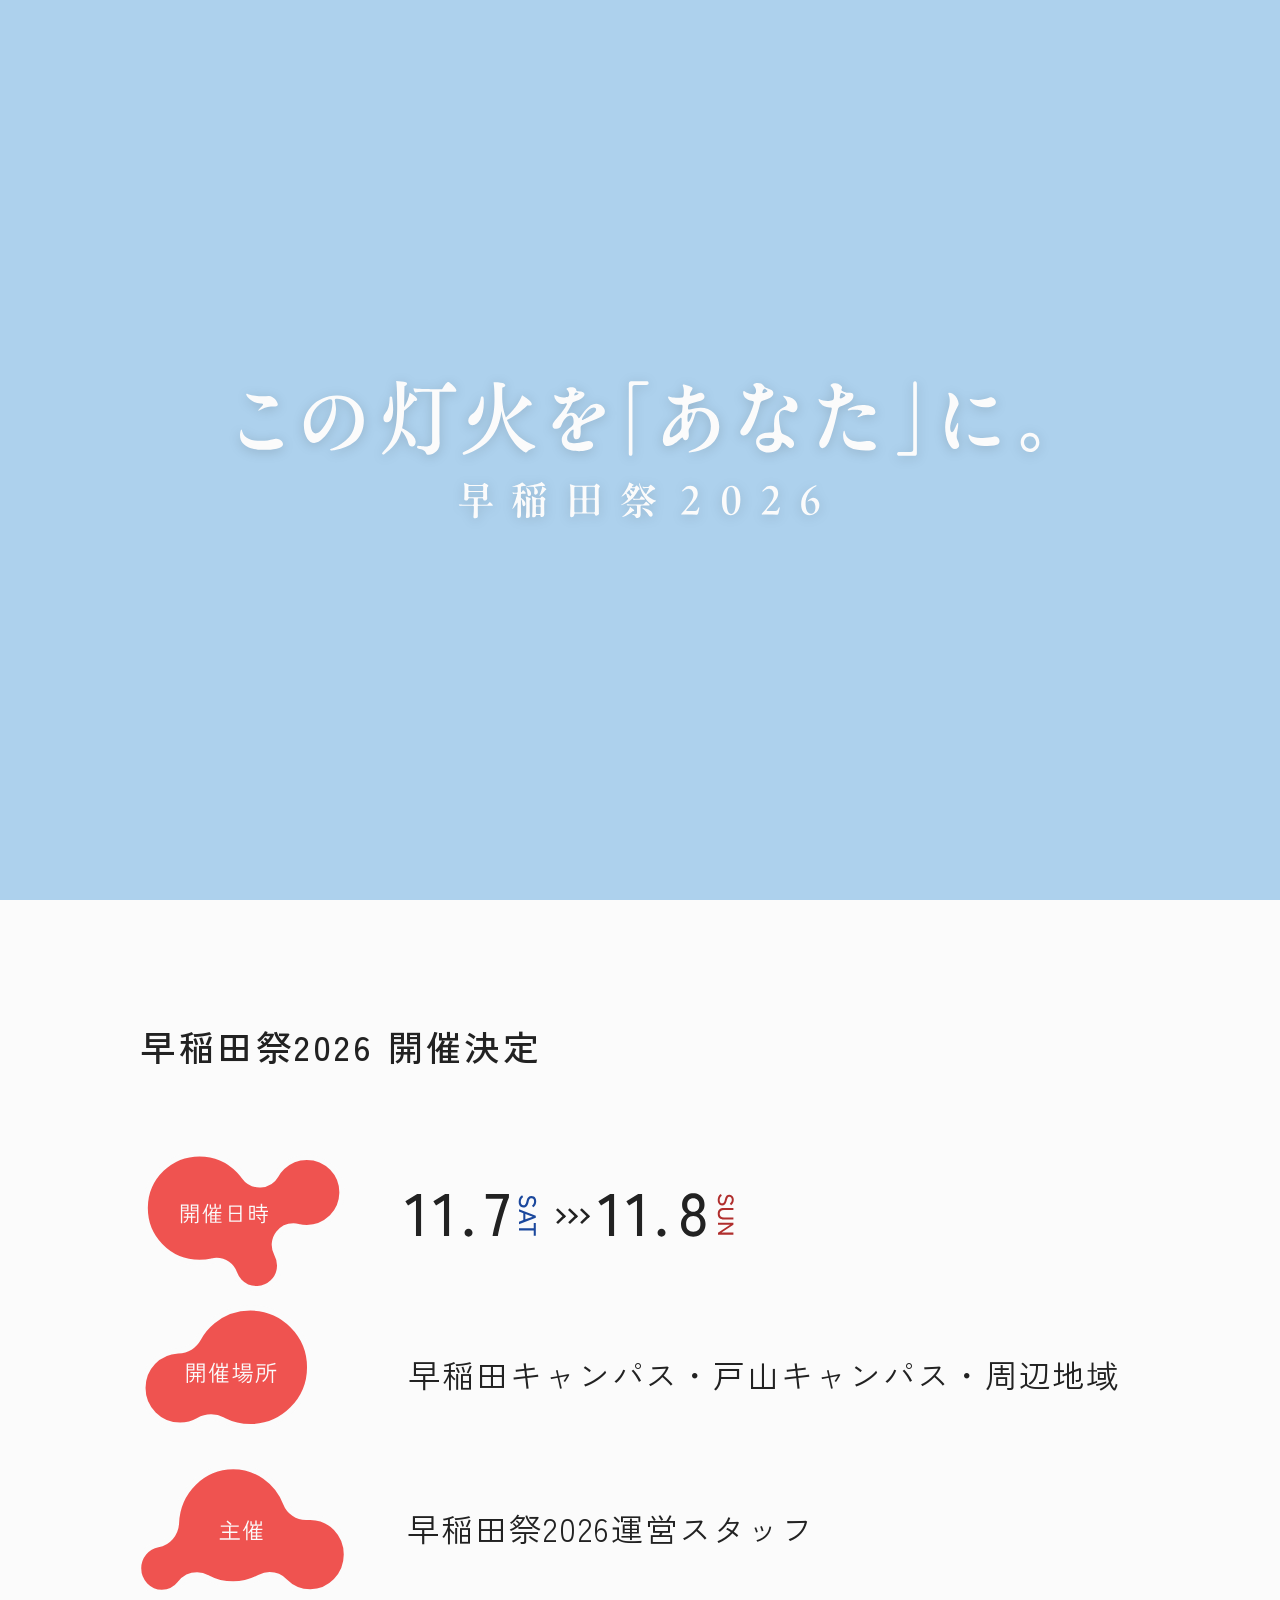
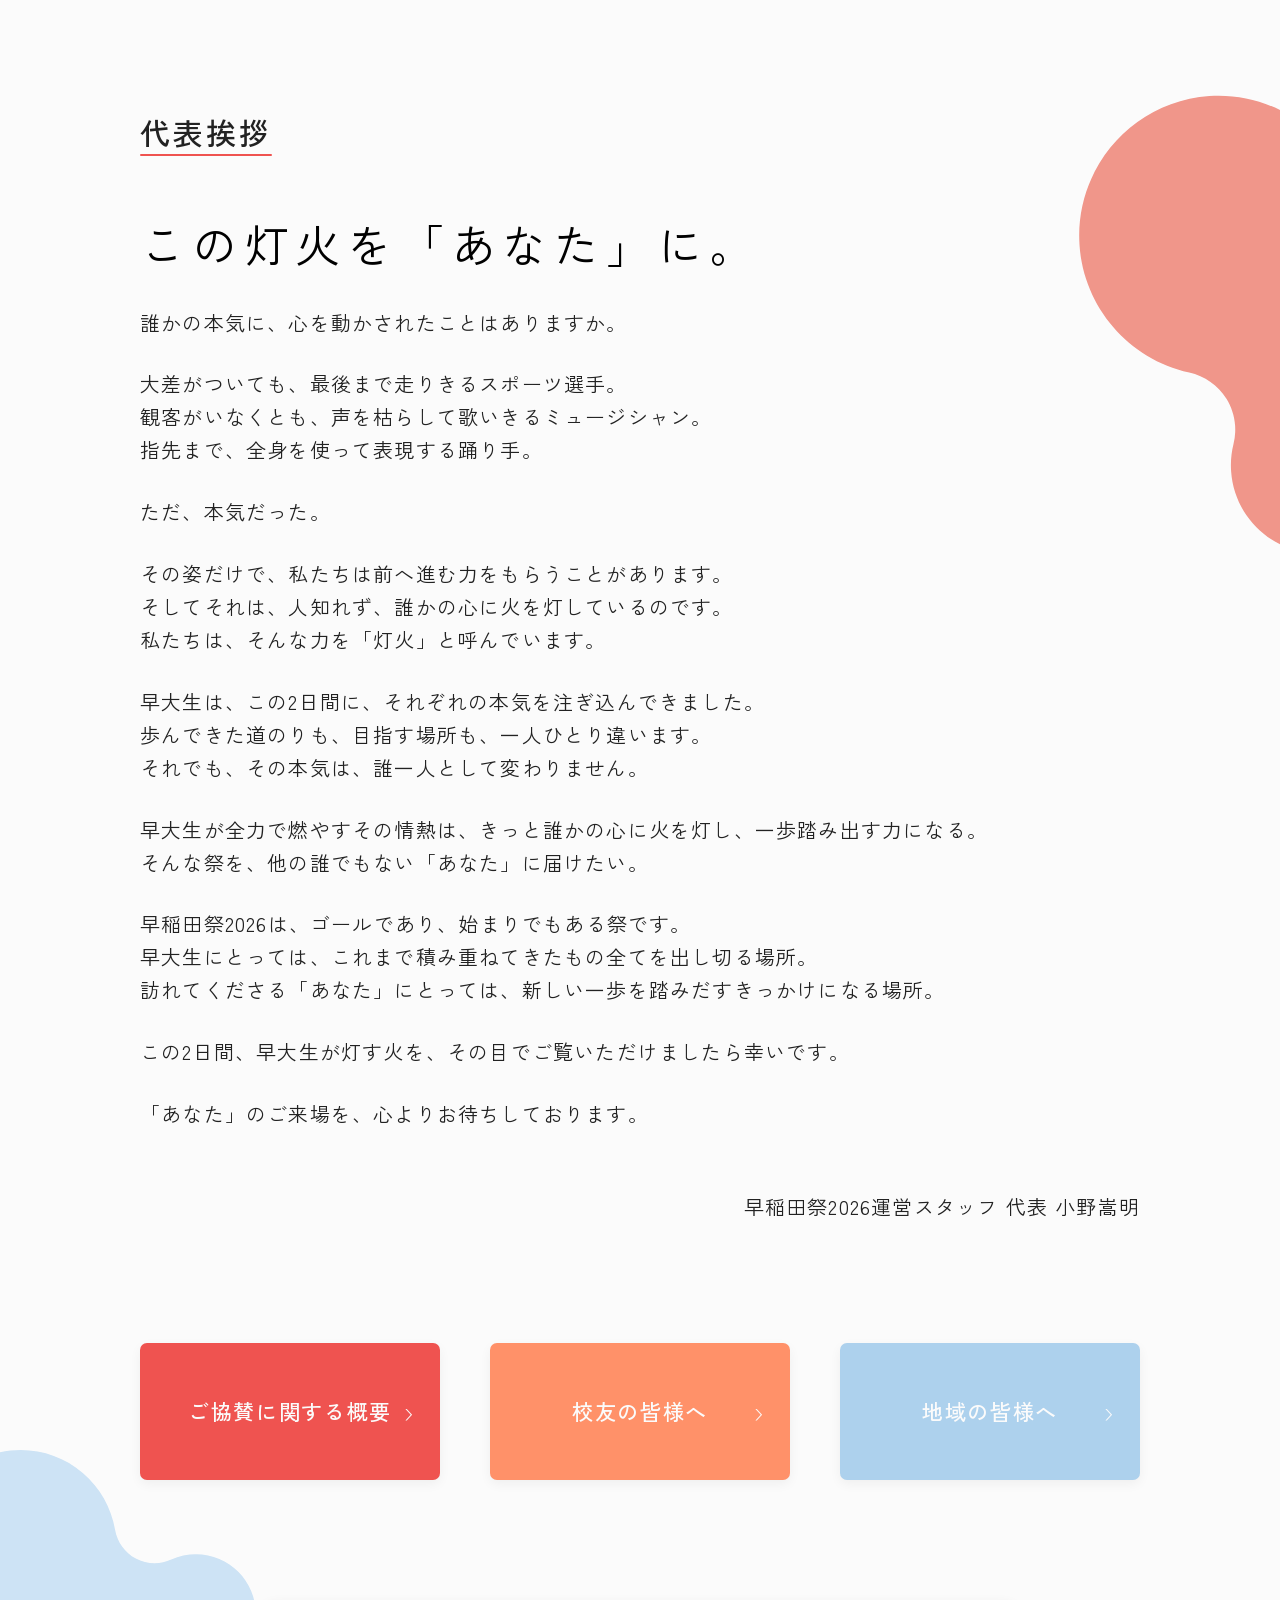
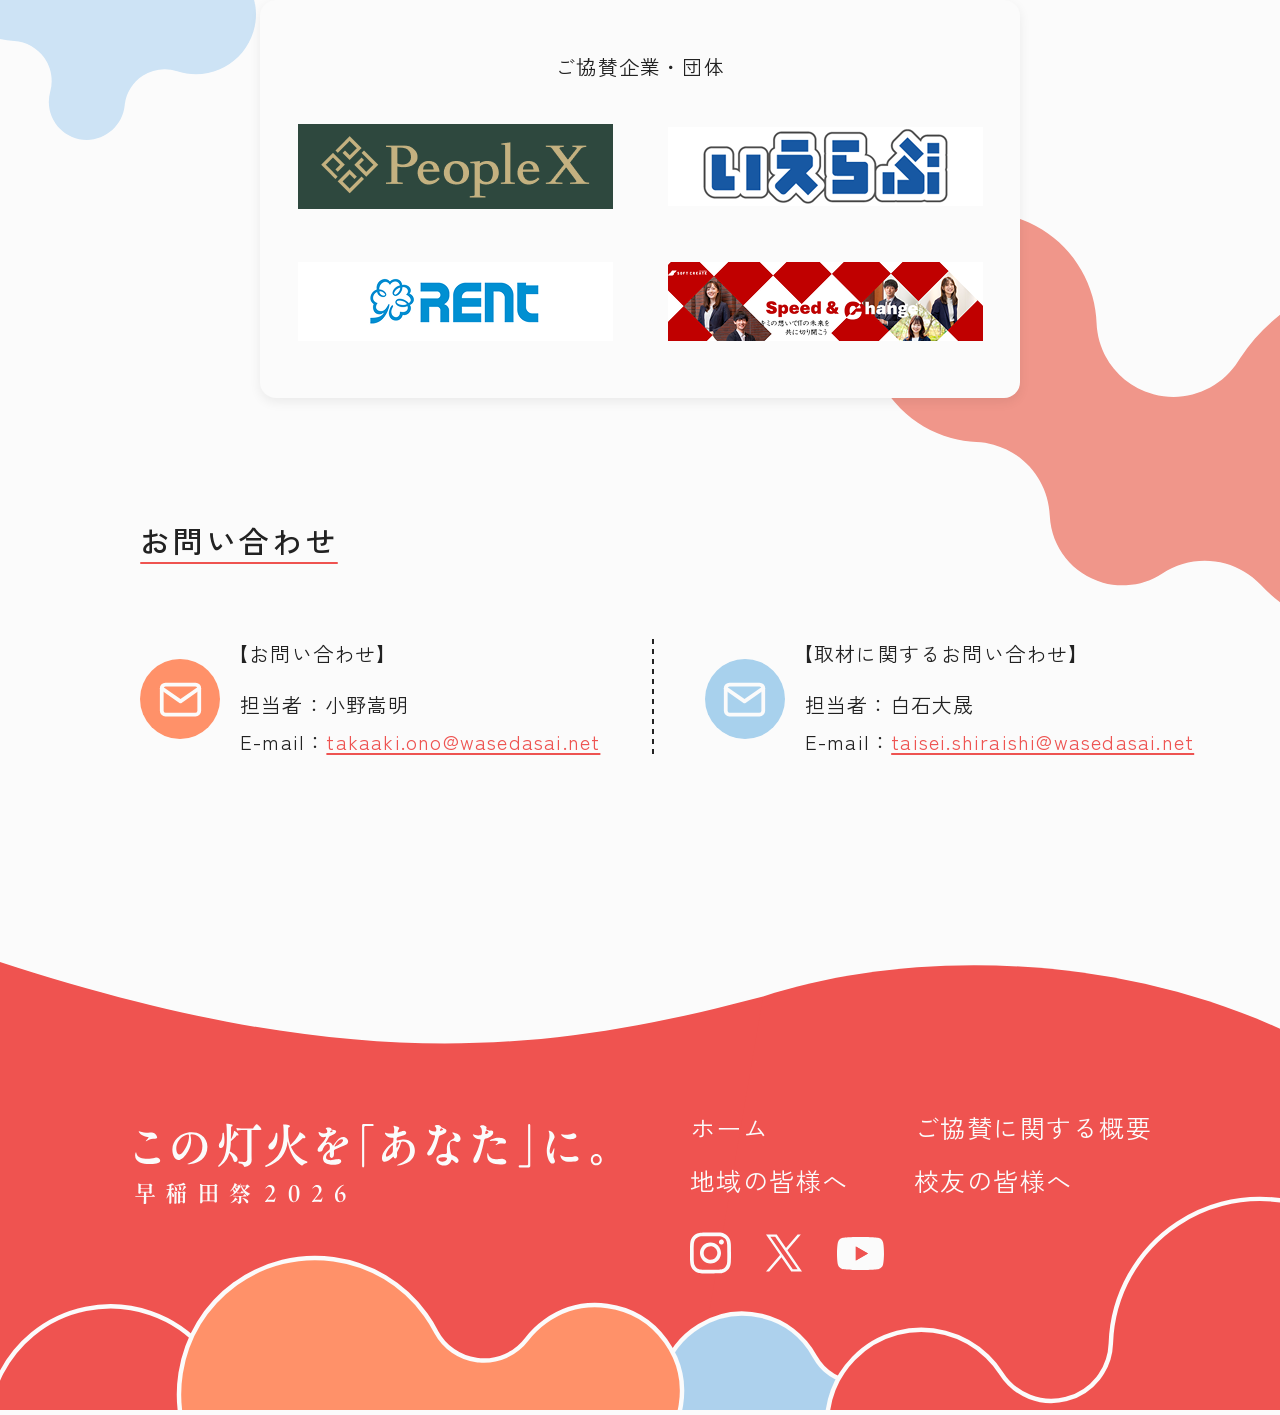
==== commit f41f32d8: "UuU" ====
--- a/index.html
+++ b/index.html
@@ -5,19 +5,20 @@
     <meta name="viewport" content="width=device-width, initial-scale=1.0">
     <title>早稲田祭2026</title>
     <link rel="stylesheet" href="css/index.css">
+    <link rel="stylesheet" href="css/component.css">
     <link rel="preconnect" href="https://fonts.googleapis.com">
     <link rel="preconnect" href="https://fonts.gstatic.com" crossorigin>
-    <link rel="canonical" href="https://github.com/wasedasai/Wasedasai-2026/">
+    <link rel="canonical" href="https://wasedasai.github.io/Wasedasai-2026/">
     <meta name="description" content="早稲田祭2026の公式サイトです。開催に向けた最新情報や、早稲田祭に関わる皆さまへのご案内を掲載しています。">
     <meta name="keywords" content="早稲田祭,早稲田大学,学園祭,大学祭,早稲田祭運営スタッフ,運スタ,早稲田,早稲田祭2026">
-    <meta property="og:url" content="https://github.com/wasedasai/Wasedasai-2026/" />
+    <meta property="og:url" content="https://wasedasai.github.io/Wasedasai-2026/" />
     <meta property="og:type" content="website" />
     <meta property="og:title" content="早稲田祭2026" />
     <meta property="og:description" content="早稲田祭2026の公式サイトです。開催に向けた最新情報や、早稲田祭に関わる皆さまへのご案内を掲載しています。" />
     <meta property="og:site_name" content="早稲田祭2026" />
-     <meta property="og:image" content="../img/component/icon-logo.png"/>
-     <link rel="icon" href="img/icon-logo-mini8.svg" type="image/png">
-    <meta name="google-site-verification" content="gY6uZkLs6Fgp8rOkiZ4x9xykbWo_5TxCvbBTTapv6nk" />
+    <meta property="og:image" content="img/icon.png"/>
+    <link rel="icon" href="img/icon-logo-mini8.svg" type="image/png">
+    <meta name="google-site-verification" content="kSr0hk6oi9Mi2u6LJjv98RDuTD3YqgjBNhdCUwscm3g" />
     <link href="https://fonts.googleapis.com/css2?family=Damion&family=Inter:ital,opsz,wght@0,14..32,100..900;1,14..32,100..900&family=Manufacturing+Consent&family=Noto+Sans+JP:wght@100..900&family=Zen+Kaku+Gothic+New&display=swap" rel="stylesheet">
 </head>
 
@@ -72,7 +73,7 @@
                         <div class="info-label">
                             <img src="img/Top-basho.svg" alt="開催場所" class="label-svg">
                         </div>
-                        <p class="info-text">早稲田キャンパス・<br class="sp-br">戸山キャンパス周辺地域</p>
+                        <p class="info-text">早稲田キャンパス・<br class="sp-br">戸山キャンパス・周辺地域</p>
                     </div>
 
                     <div class="info-item item-organizer">
@@ -91,8 +92,8 @@
                 <h3 class="greeting-catch">この灯火を「あなた」に。</h3>
 
                 <div class="greeting-body">
-                    <p>誰かの本気な姿に、心を動かされたことはありますか。</p>
-                    <p>大差がついて負けていても、最後まで走りきる<br class="sp-br">ボールを追い続けたスポーツ選手。<br>
+                    <p>誰かの本気に、心を動かされたことはありますか。</p>
+                    <p>大差がついても、最後まで走りきるスポーツ選手。<br>
                     観客がいなくとも、声を枯らして歌いきる<br class="sp-br">ミュージシャン。<br>
                     指先まで、全身を使って表現する踊り手。</p>
                     <p>ただ、本気だった。</p>
@@ -133,7 +134,7 @@
             </section>
             <section>
                 <div class="sponsor-card">
-                    <p class="sponsor-title">ご協賛企業・団体 <span class="small">（敬称略）</span></p>
+                    <p class="sponsor-title">ご協賛企業・団体</p>
                     <div class="sponsor-grid">
                         <div class="sponsor-item">
                             <a href="https://peoplex.jp/" target="_blank" rel="noopener noreferrer">
@@ -217,6 +218,29 @@
             <li><a href="html/community.html">地域の皆様へ</a></li>
         </ul>
     </nav>
+
+    <footer class="footer-all">
+        <div class="foooter-back">
+            <img src="../img/component/footer-pc.svg" alt="" class="pc">
+            <img src="../img/component/footer-sp.svg" alt="" class="sp">
+        </div>
+        <div class="flex-box">
+            <div class="flex-box-left">
+                <a href="index.html">ホーム</a>
+                <a href="html/community.html">地域の皆様へ</a>
+                <div class="sns-icons">
+                    <a href="https://www.instagram.com/wasedasai?igsh=Y2s3NTk2NDYyN3Ux"><img src="../img/component/insta.svg" alt="Instagram"></a>
+                    <a href="https://x.com/wasedasai?s=21"><img src="../img/component/X.svg" alt="X"></a>
+                    <a href="https://youtube.com/@wasedasaiofficial?si=K2WDGj-rLOmWgj-U"><img src="../img/component/youtube.svg" alt="YouTube"></a>
+                </div>
+            </div>
+            <div class="flex-box-right">
+                <a href="html/sponsor.html">ご協賛に関する概要</a>
+                <a href="html/ogob.html">校友の皆様へ</a>
+            </div>
+        </div>
+    </footer>
+    <script src="js/component.js"></script>
     <script src="js/index.js"></script>
 </body>
 </html>
--- a/css/index.css
+++ b/css/index.css
@@ -636,6 +636,8 @@
 .menu-list a:hover {
     opacity: 0.7;
 }
+
+
 @media (max-width: 1380px) {
     .contact-container {
         gap: 4vw; 
@@ -714,6 +716,11 @@
     .greeting-catch {
         font-size: 29px;
         margin-bottom: 25px;
+    }
+
+    .greeting-body p {
+    margin-bottom: 1.0rem;
+    color: #222222;
     }
 
     .blob-top {
@@ -960,7 +967,13 @@
     }
     .greeting-catch {
         font-size: 22px;
-        margin-bottom: 25px;
+        margin-bottom: 13px;
+        margin-top: 0px;
+    }
+
+    .greeting-body p {
+    margin-bottom: 0.6rem;
+    color: #222222;
     }
 
     .greeting-author {
--- a/css/component.css
+++ b/css/component.css
@@ -0,0 +1,426 @@
+body {
+    background-color: #FBFBFB;
+    margin: 0;
+    padding: 0;
+    overflow-x: hidden;
+    font-family: "Zen Kaku Gothic New", sans-serif;
+}
+.head-left img {
+    overflow: visible !important;
+    width: 53vw;
+    height: auto;
+}
+.page-title {
+    padding: 0 140px;
+    margin-top: -130px;
+}
+.page-title h1 {
+    font-size: 50px;
+    font-weight: 500;
+    margin-bottom: 100px;
+}
+.content {
+    padding: 0 140px;
+}
+.content h2 {
+    font-size: 30px;
+    letter-spacing: 0.06em;
+    font-weight: 500;
+    margin: 0;
+}
+.section-title {
+    width: fit-content;
+    margin-bottom: 35px;
+}
+.under-line {
+    margin-top: 2px;
+    height: 1.5px;
+    width: auto;
+    background-color: #EF5350;
+}
+.content p {
+    font-size: 20px;
+    letter-spacing: 0.06em;
+    line-height: 33px;
+    margin: 0;
+}
+a {
+    font-size: 20px;
+    letter-spacing: 0.06em;
+    line-height: 33px;
+    color: #EF5350;
+    text-decoration: underline;
+    text-decoration-thickness: 6.5%;
+    text-underline-offset: 19%;
+    margin: 0;
+}
+.footer-all {
+    position: relative;
+    margin-top: 100px;
+}
+/* .foooter-back {
+    position: absolute;
+    z-index: -1;
+} */
+.foooter-back img {
+    width: 100vw;
+    height: auto;
+}
+footer a {
+    text-decoration: none;
+    color: #FBFBFB;
+    font-size: 25px;
+    letter-spacing: 0.06em;
+}
+.flex-box {
+    position: absolute;
+    top: 33%;
+    right: 10%;
+    display: flex;
+    gap: 30px;
+}
+.flex-box-left,
+.flex-box-right {
+    display: flex;
+    flex-direction: column;
+    gap: 20px;
+}
+.sns-icons {
+    display: flex;
+    gap: 35px;
+    margin-top: 15px;
+    align-items: center;
+}
+.menu-btn {
+    position: fixed;
+    top: 30px;
+    right: 30px;
+    z-index: 100;
+    background: transparent;
+    border: none;
+    cursor: pointer;
+    display: flex;
+    flex-direction: column;
+    align-items: center;
+    transition: all 0.5s cubic-bezier(0.2, 0, 0.2, 1);
+}
+
+
+.menu-icon {
+    width: 45px; 
+    height: auto;
+}
+
+.menu-text {
+    font-size: 16px;
+    color: #222222;
+    margin-top: 5px;
+    font-weight: 500;
+}
+
+.menu-overlay {
+    position: fixed;
+    top: 0;
+    right: 0;       
+    width: 35vw;         
+    min-width: 320px;    
+    max-width: 450px;     
+   height: 65vh;      
+    min-height: 550px;   
+    z-index: 101;
+    background: transparent; 
+    transform-origin: top right;
+    transform: scale(0);
+    opacity: 0;
+    transition: transform 0.6s cubic-bezier(0.2, 0.8, 0.2, 1), opacity 0.4s ease; 
+    display: flex;
+    flex-direction: column;
+    padding: 80px 40px 40px 40px;
+    box-sizing: border-box;
+}
+
+.menu-bg-svg {
+    position: absolute;
+    top: 0;
+    right: 0;
+    width: 100%; 
+    height: 100%; 
+    object-fit: cover; 
+    object-position: top right;    
+    z-index: -1; 
+    pointer-events: none; 
+}
+
+.menu-overlay.active {
+    transform: scale(1);
+    opacity: 1;
+}
+
+.menu-close {
+    position: absolute;
+    top: 30px;
+    right: 30px;
+    background: transparent;
+    border: none;
+    cursor: pointer;
+    color: #FBFBFB;
+    display: flex;
+    flex-direction: column;
+    align-items: center;
+}
+
+.close-icon-wrap {
+    position: relative;
+    width: 45px;
+    height: 45px;
+}
+
+.close-line {
+    position: absolute;
+    top: 50%;
+    left: 0;
+    width: 100%;
+    height: 1.4px;
+    background-color: #FBFBFB;
+}
+
+.close-line:nth-child(1) { transform: rotate(45deg); }
+.close-line:nth-child(2) { transform: rotate(-45deg); }
+
+.close-text {
+    font-size: 16px;
+    margin-top: 5px;
+    font-weight: 300;
+}
+
+.menu-list {
+    list-style: none;
+    padding: 0;
+    margin: auto 0;
+    text-align: center;
+    transform: translateX(30px);
+}
+
+.menu-list li {
+    margin-bottom: 35px;
+}
+
+.menu-list a {
+    color: #FBFBFB;
+    text-decoration: none;
+    font-size: 20px;
+    letter-spacing: 0.1em;
+    transition: opacity 0.3s ease;
+}
+
+.menu-list a:hover {
+    opacity: 0.7;
+}
+.sp {
+    display: none;
+}
+@media (min-width: 767px) and (max-width: 1024px) {
+.head-left img {
+    overflow: visible !important;
+    width: 90vw;
+    height: auto;
+}
+.page-title {
+    padding: 0 60px;
+    margin-top: -90px;
+}
+.page-title h1 {
+    font-size: 35px;
+    font-weight: 500;
+    margin-bottom: 60px;
+}
+.content {
+    padding: 0 60px;
+}
+.content h2 {
+    font-size: 23px;
+}
+.content p {
+    font-size: 16px;
+    letter-spacing: 0.03em;
+    line-height: 26px;
+}
+a {
+    font-size: 16px;
+    letter-spacing: 0.03em;
+    line-height: 26px;
+    text-decoration-thickness: 6.5%;
+    text-underline-offset: 19%;
+}
+.flex-box {
+    width: 100%;
+    left: 0;
+    top: 25%; /* お好みの高さに合わせてください */
+    padding-left: 60%; /* ★ 左側に50%の余白を作り、文字全体を右に押し出す */
+    box-sizing: border-box;
+    flex-direction: column;
+    align-items: flex-start; /* ★ ここを flex-start（左揃え）に戻す */
+    gap: 45px;
+}
+
+.flex-box-left,
+.flex-box-right {
+    display: contents; 
+}
+.flex-box-left > a,
+.flex-box-right > a {
+    font-size: 20px; 
+}
+    .flex-box-left > a:nth-of-type(1) { order: 1; }
+    .flex-box-right > a:nth-of-type(1) { order: 2; }
+    .flex-box-left > a:nth-of-type(2) { order: 3; }
+    .flex-box-right > a:nth-of-type(2) { order: 4; }
+    .sns-icons {
+        position: absolute;
+        left: 7%;
+        bottom: 0%;
+        margin-top: 0;
+    }
+.sns-icons img {
+    height: 30px;
+}
+.menu-overlay {
+        width: 55vw;         
+        min-width: 450px;   
+        max-width: 600px;
+        
+        height: 60vh;
+        min-height: 500px;  
+    }
+
+    .menu-list {
+        transform: translateX(32px); 
+    }
+.sp {
+    display: block;
+}
+.pc {
+    display: none;
+}
+}
+@media (max-width: 767px) {
+    .head-left img {
+    overflow: visible !important;
+    width: 90vw;
+    height: auto;
+}
+.page-title {
+    padding: 0 30px;
+    margin-top: -60px;
+}
+.page-title h1 {
+    font-size: 25px;
+    font-weight: 500;
+    margin-bottom: 60px;
+}
+.content {
+    padding: 0 30px;
+}
+.content h2 {
+    font-size: 17px;
+}
+.content p {
+    font-size: 14px;
+    letter-spacing: 0.03em;
+    line-height: 26px;
+}
+a {
+    font-size: 14px;
+    letter-spacing: 0.03em;
+    line-height: 26px;
+    text-decoration-thickness: 6.5%;
+    text-underline-offset: 19%;
+}
+.flex-box {
+    width: 100%;
+    left: 0;
+    top: 25%;
+    padding-left: 60%;
+    box-sizing: border-box;
+    flex-direction: column;
+    align-items: flex-start;
+    gap: 14px;
+}
+.flex-box-left,
+.flex-box-right {
+    display: contents; 
+}
+.flex-box-left > a,
+.flex-box-right > a {
+    font-size: 14px; 
+}
+    .flex-box-left > a:nth-of-type(1) { order: 1; }
+    .flex-box-right > a:nth-of-type(1) { order: 2; }
+    .flex-box-left > a:nth-of-type(2) { order: 3; }
+    .flex-box-right > a:nth-of-type(2) { order: 4; }
+    .sns-icons {
+        position: absolute;
+        left: 7%;
+        bottom: 0;
+        margin-top: 0;
+        gap: 30px;
+    }
+.sns-icons img {
+    height: 20px;
+}
+.menu-btn {
+        top: 15px;
+        right: 15px;
+    }
+    
+    .menu-icon {
+        width: 35px;
+    }
+    
+    .menu-text {
+        font-size: 12px;
+    }
+
+    .menu-overlay {
+        width: 280px;       
+        min-width: unset;    
+        max-width: 90vw;     
+        height: 380px;      
+        min-height: unset; 
+        
+        padding: 60px 15px 20px 15px; 
+    }
+
+    .menu-close {
+        top: 15px;
+        right: 15px;
+    }
+    
+    .close-icon-wrap {
+        width: 30px;
+        height: 30px;
+    }
+    
+    .close-text {
+        font-size: 12px;
+    }
+
+    .menu-list {
+        transform: translateX(22px); 
+    }
+    
+    .menu-list li {
+        margin-bottom: 20px; 
+    }
+    
+    .menu-list a {
+        font-size: 16px;     
+    }
+
+.sp {
+    display: block;
+}
+.pc {
+    display: none;
+}
+}
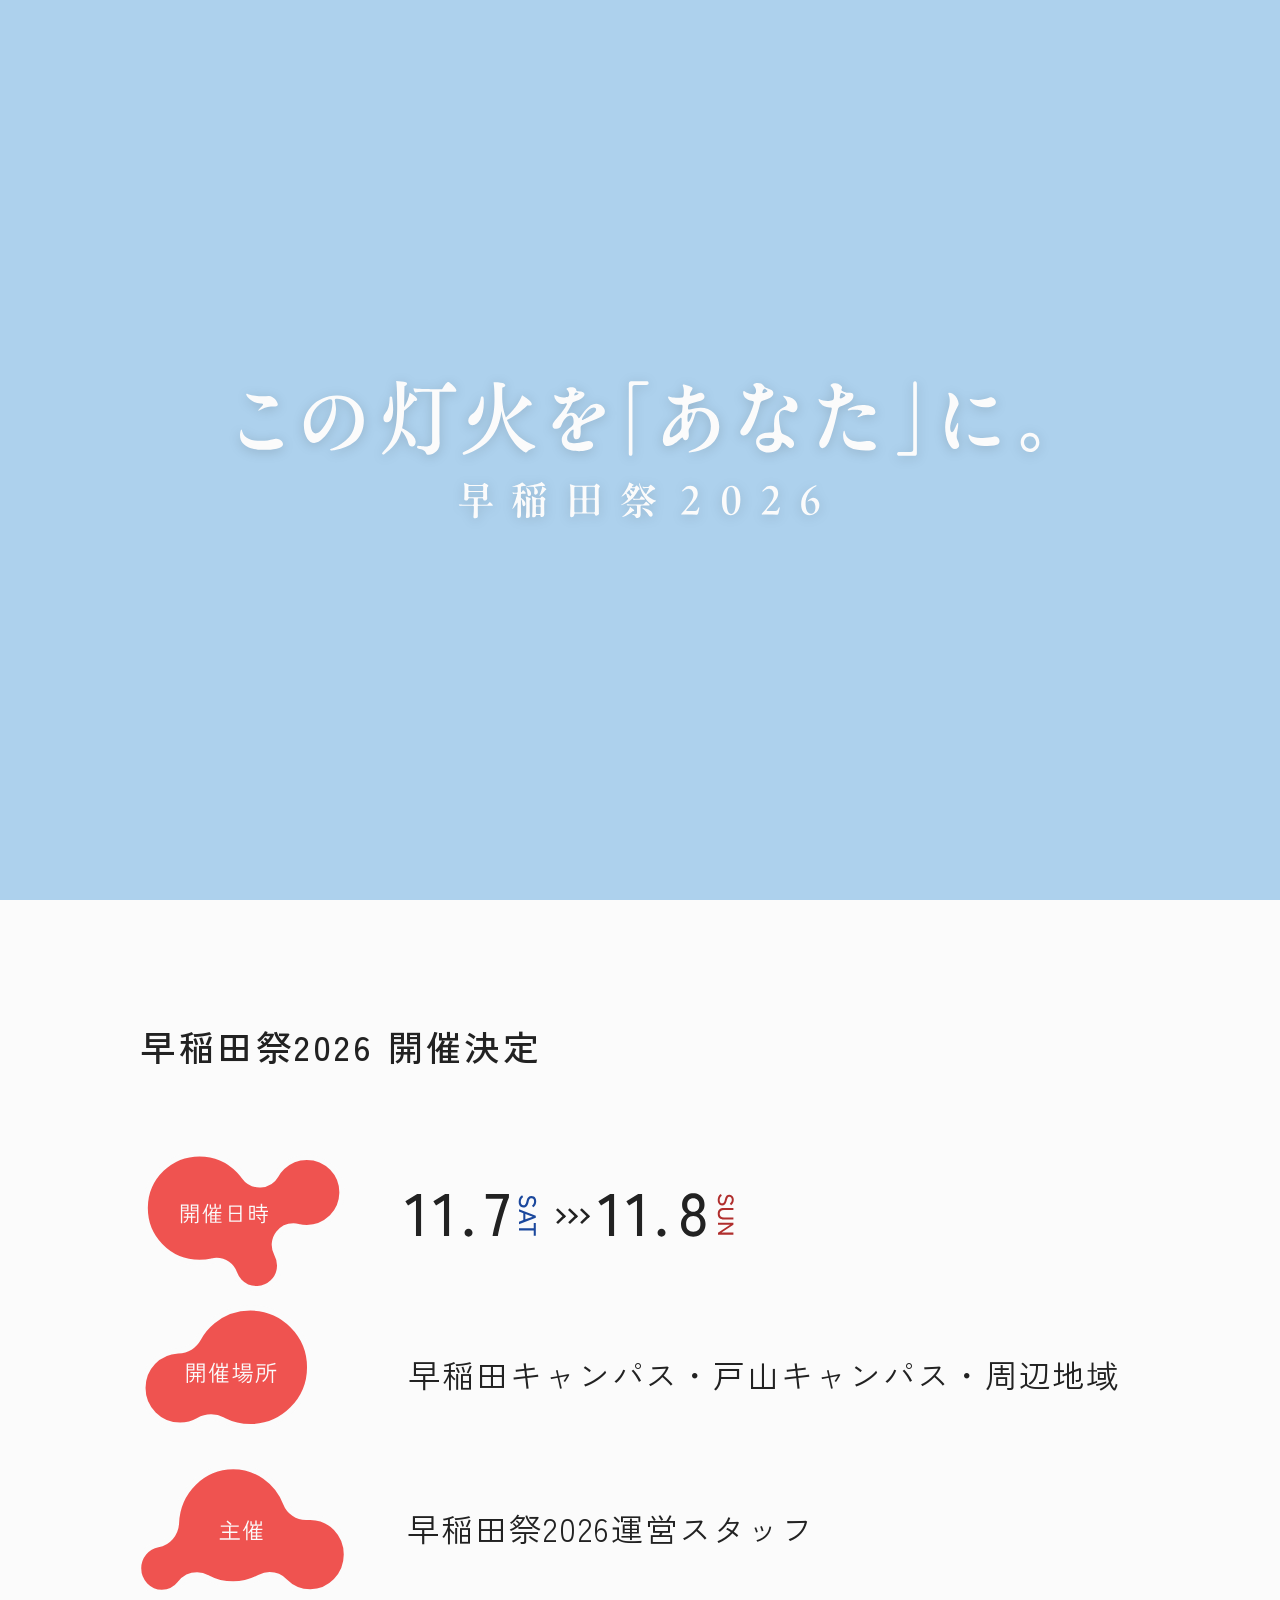
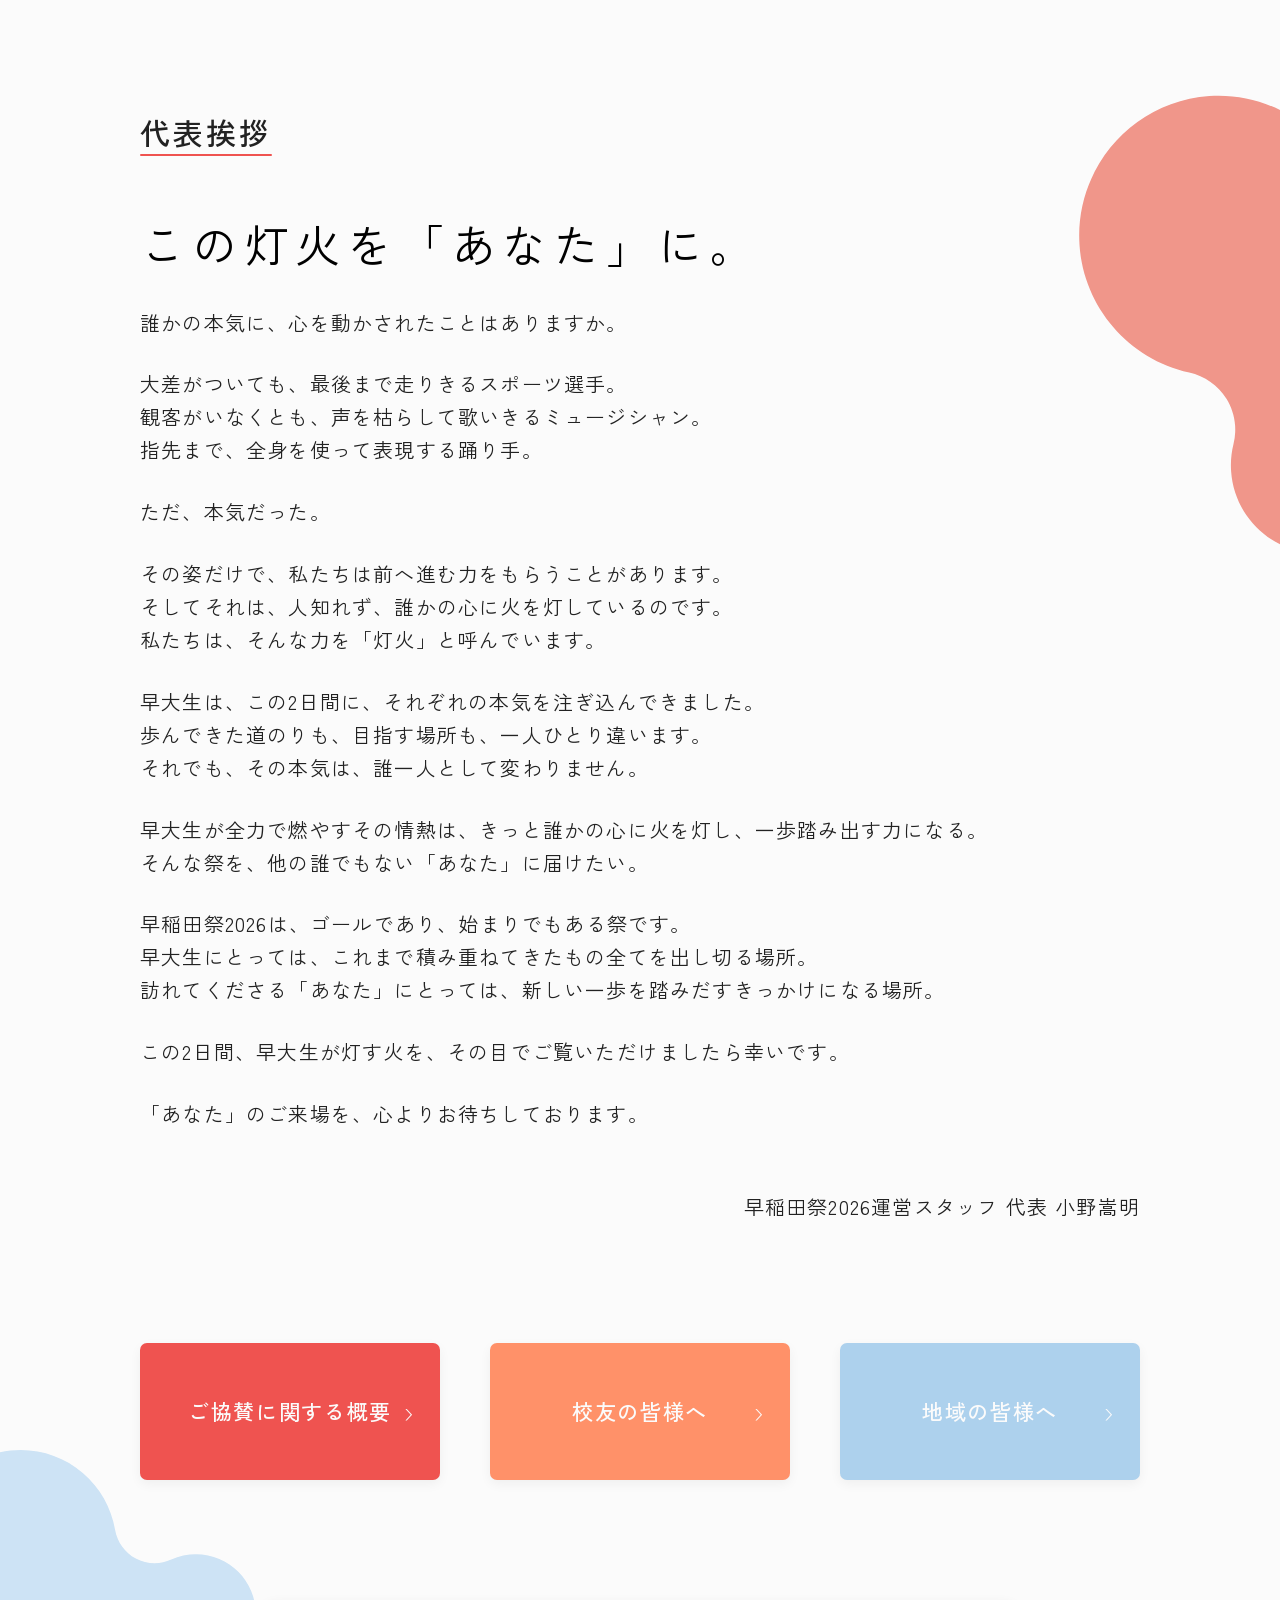
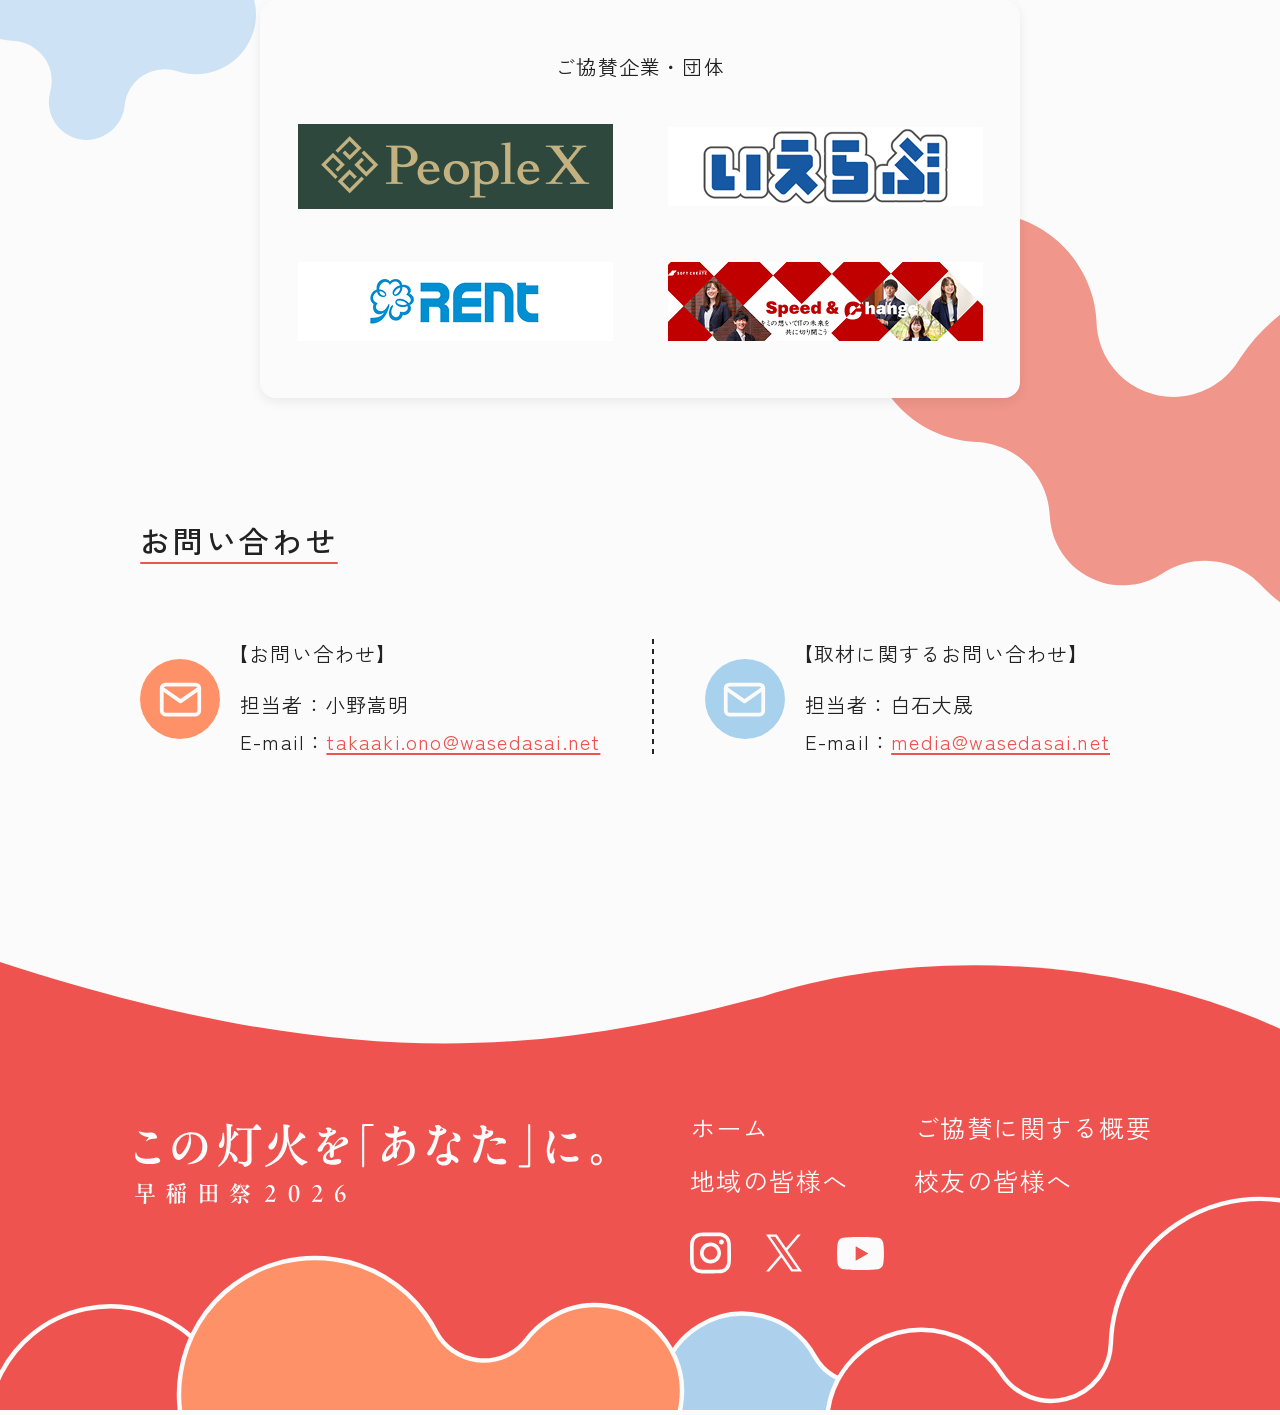
==== commit 0dcc21b7: "haaa" ====
--- a/index.html
+++ b/index.html
@@ -147,12 +147,12 @@
                             </a>
                         </div>
                         <div class="sponsor-item">
+                            <a href="https://www.rent.co.jp/" target="_blank" rel="noopener noreferrer">
+                                <img src="img/Top-banner3.png" alt="RENT">
+                            </a>
+                        </div>
+                        <div class="sponsor-item">
                             <a href="https://www.softcreate-holdings.co.jp/recruit/index.html" target="_blank" rel="noopener noreferrer">
-                                <img src="img/Top-banner3.png" alt="RENT">
-                            </a>
-                        </div>
-                        <div class="sponsor-item">
-                            <a href="https://www.rent.co.jp/" target="_blank" rel="noopener noreferrer">
                                 <img src="img/Top-banner4.png" alt="Speed & Change">
                             </a>
                         </div>
@@ -188,7 +188,7 @@
                         <div class="contact-info">
                             <p class="contact-label">【取材に関するお問い合わせ】</p>
                             <p class="contact-detail">担当者：白石大晟</p>
-                            <p class="contact-detail">E-mail：<a href="mailto:taisei.shiraishi@wasedasai.net">taisei.shiraishi@wasedasai.net</a></p>
+                            <p class="contact-detail">E-mail：<a href="mailto:media@wasedasai.net">media@wasedasai.net</a></p>
                         </div>
                     </div>
                 </div>
@@ -221,17 +221,17 @@
 
     <footer class="footer-all">
         <div class="foooter-back">
-            <img src="../img/component/footer-pc.svg" alt="" class="pc">
-            <img src="../img/component/footer-sp.svg" alt="" class="sp">
+            <img src="img/component/footer-pc.svg" alt="" class="pc">
+            <img src="img/component/footer-sp.svg" alt="" class="sp">
         </div>
         <div class="flex-box">
             <div class="flex-box-left">
                 <a href="index.html">ホーム</a>
                 <a href="html/community.html">地域の皆様へ</a>
                 <div class="sns-icons">
-                    <a href="https://www.instagram.com/wasedasai?igsh=Y2s3NTk2NDYyN3Ux"><img src="../img/component/insta.svg" alt="Instagram"></a>
-                    <a href="https://x.com/wasedasai?s=21"><img src="../img/component/X.svg" alt="X"></a>
-                    <a href="https://youtube.com/@wasedasaiofficial?si=K2WDGj-rLOmWgj-U"><img src="../img/component/youtube.svg" alt="YouTube"></a>
+                    <a href="https://www.instagram.com/wasedasai?igsh=Y2s3NTk2NDYyN3Ux"><img src="img/component/insta.svg" alt="Instagram"></a>
+                    <a href="https://x.com/wasedasai?s=21"><img src="img/component/X.svg" alt="X"></a>
+                    <a href="https://youtube.com/@wasedasaiofficial?si=K2WDGj-rLOmWgj-U"><img src="img/component/youtube.svg" alt="YouTube"></a>
                 </div>
             </div>
             <div class="flex-box-right">
--- a/css/index.css
+++ b/css/index.css
@@ -157,6 +157,7 @@
     width: 12%; 
 }
 
+
 .decor-tr {
     top: 0;
     right: 0;
@@ -224,6 +225,7 @@
     background-color: #EF5350;
     border-radius: 999px;    
 }
+
 
 .info-section {
     margin-bottom: 20px;
@@ -475,11 +477,25 @@
     height: auto;
     pointer-events: auto !important; 
     cursor: pointer;
+    animation-timing-function: ease-in-out;
+    animation-iteration-count: infinite;
+}
+
+.blob-top {
+    top: 25%;
+    right: -20px;
+    width: 18%; 
+    animation-name: float-top;
+    animation-duration: 5s; 
+    animation-delay: -3s;
 }
 
 .blob-left {
     top: 68%;
     width: 20%;  
+    animation-name: float-left;
+    animation-duration: 7s; 
+    animation-delay: -5s;
 }
 
 .blob-right {
@@ -487,12 +503,54 @@
     right: -10%;
     width: 50%;
     max-width: 600px;
-}
-
-.blob-top {
-    top: 25%;
-    right: -20px;
-    width: 18%; 
+    animation-name: float-right;
+    animation-duration: 9s; 
+    animation-delay: -1s;
+}
+
+@keyframes float-top {
+    0%, 100% {
+        transform: translate(0, 0);
+    }
+    33% {
+        transform: translate(10px, 15px); 
+    }
+    66% {
+        transform: translate(-5px, -5px); 
+    }
+}
+@keyframes float-left {
+    0%, 100% {
+        transform: translate(0, 0);
+    }
+    25% {
+        transform: translate(-10px, 5px); 
+    }
+    50% {
+        transform: translate(0px, 15px);  
+    }
+    75% {
+        transform: translate(10px, 0px);  
+    }
+}
+
+/* rightの図形用の動き */
+@keyframes float-right {
+    0%, 100% {
+        transform: translate(0, 0);
+    }
+    20% {
+        transform: translate(10px, -10px);
+    }
+    40% {
+        transform: translate(0px, 10px);   
+    }
+    60% {
+        transform: translate(-10px, -5px); 
+    }
+    80% {
+        transform: translate(5px, 10px);
+    }
 }
 
 .sp-br {
@@ -682,6 +740,9 @@
         margin-top: 80px;
         margin-bottom: 50px;
     }
+    section:first-of-type {
+        margin-top: 20px; 
+    }
 
     .section-title {
         font-size: 26px;
--- a/css/component.css
+++ b/css/component.css
@@ -5,6 +5,18 @@
     overflow-x: hidden;
     font-family: "Zen Kaku Gothic New", sans-serif;
 }
+
+::selection {
+    background-color: #EF5350;
+    color: #FBFBFB;            
+}
+
+
+::-moz-selection {
+    background-color: #EF5350;
+    color: #FBFBFB;
+}
+
 .head-left img {
     overflow: visible !important;
     width: 53vw;
@@ -33,10 +45,17 @@
     margin-bottom: 35px;
 }
 .under-line {
-    margin-top: 2px;
-    height: 1.5px;
-    width: auto;
-    background-color: #EF5350;
+  margin-top: 2px;
+  height: 1.5px;
+  width: 100%;
+  background-color: #EF5350;
+  transform-origin: left center;
+  transform: scaleX(0); 
+  transition: transform 0.6s ease-out;
+}
+
+.under-line.is-active {
+  transform: scaleX(1);
 }
 .content p {
     font-size: 20px;
@@ -212,7 +231,9 @@
     letter-spacing: 0.1em;
     transition: opacity 0.3s ease;
 }
-
+.p-space {
+    height: 33px;
+}
 .menu-list a:hover {
     opacity: 0.7;
 }
@@ -244,6 +265,9 @@
     font-size: 16px;
     letter-spacing: 0.03em;
     line-height: 26px;
+}
+.p-space {
+    height: 18px;
 }
 a {
     font-size: 16px;
@@ -252,11 +276,14 @@
     text-decoration-thickness: 6.5%;
     text-underline-offset: 19%;
 }
+.p-space {
+    height: 20px;
+}
 .flex-box {
     width: 100%;
     left: 0;
     top: 25%; /* お好みの高さに合わせてください */
-    padding-left: 60%; /* ★ 左側に50%の余白を作り、文字全体を右に押し出す */
+    padding-left: 55%; /* ★ 左側に50%の余白を作り、文字全体を右に押し出す */
     box-sizing: border-box;
     flex-direction: column;
     align-items: flex-start; /* ★ ここを flex-start（左揃え）に戻す */
@@ -277,7 +304,7 @@
     .flex-box-right > a:nth-of-type(2) { order: 4; }
     .sns-icons {
         position: absolute;
-        left: 7%;
+        left: 17%;
         bottom: 0%;
         margin-top: 0;
     }
@@ -340,11 +367,11 @@
     width: 100%;
     left: 0;
     top: 25%;
-    padding-left: 60%;
+    padding-left: 55%;
     box-sizing: border-box;
     flex-direction: column;
     align-items: flex-start;
-    gap: 14px;
+    gap: 12px;
 }
 .flex-box-left,
 .flex-box-right {
@@ -360,10 +387,10 @@
     .flex-box-right > a:nth-of-type(2) { order: 4; }
     .sns-icons {
         position: absolute;
-        left: 7%;
+        left: 14%;
         bottom: 0;
         margin-top: 0;
-        gap: 30px;
+        gap: 25px;
     }
 .sns-icons img {
     height: 20px;
@@ -416,7 +443,9 @@
     .menu-list a {
         font-size: 16px;     
     }
-
+    .p-space {
+    height: 18px;
+}
 .sp {
     display: block;
 }
